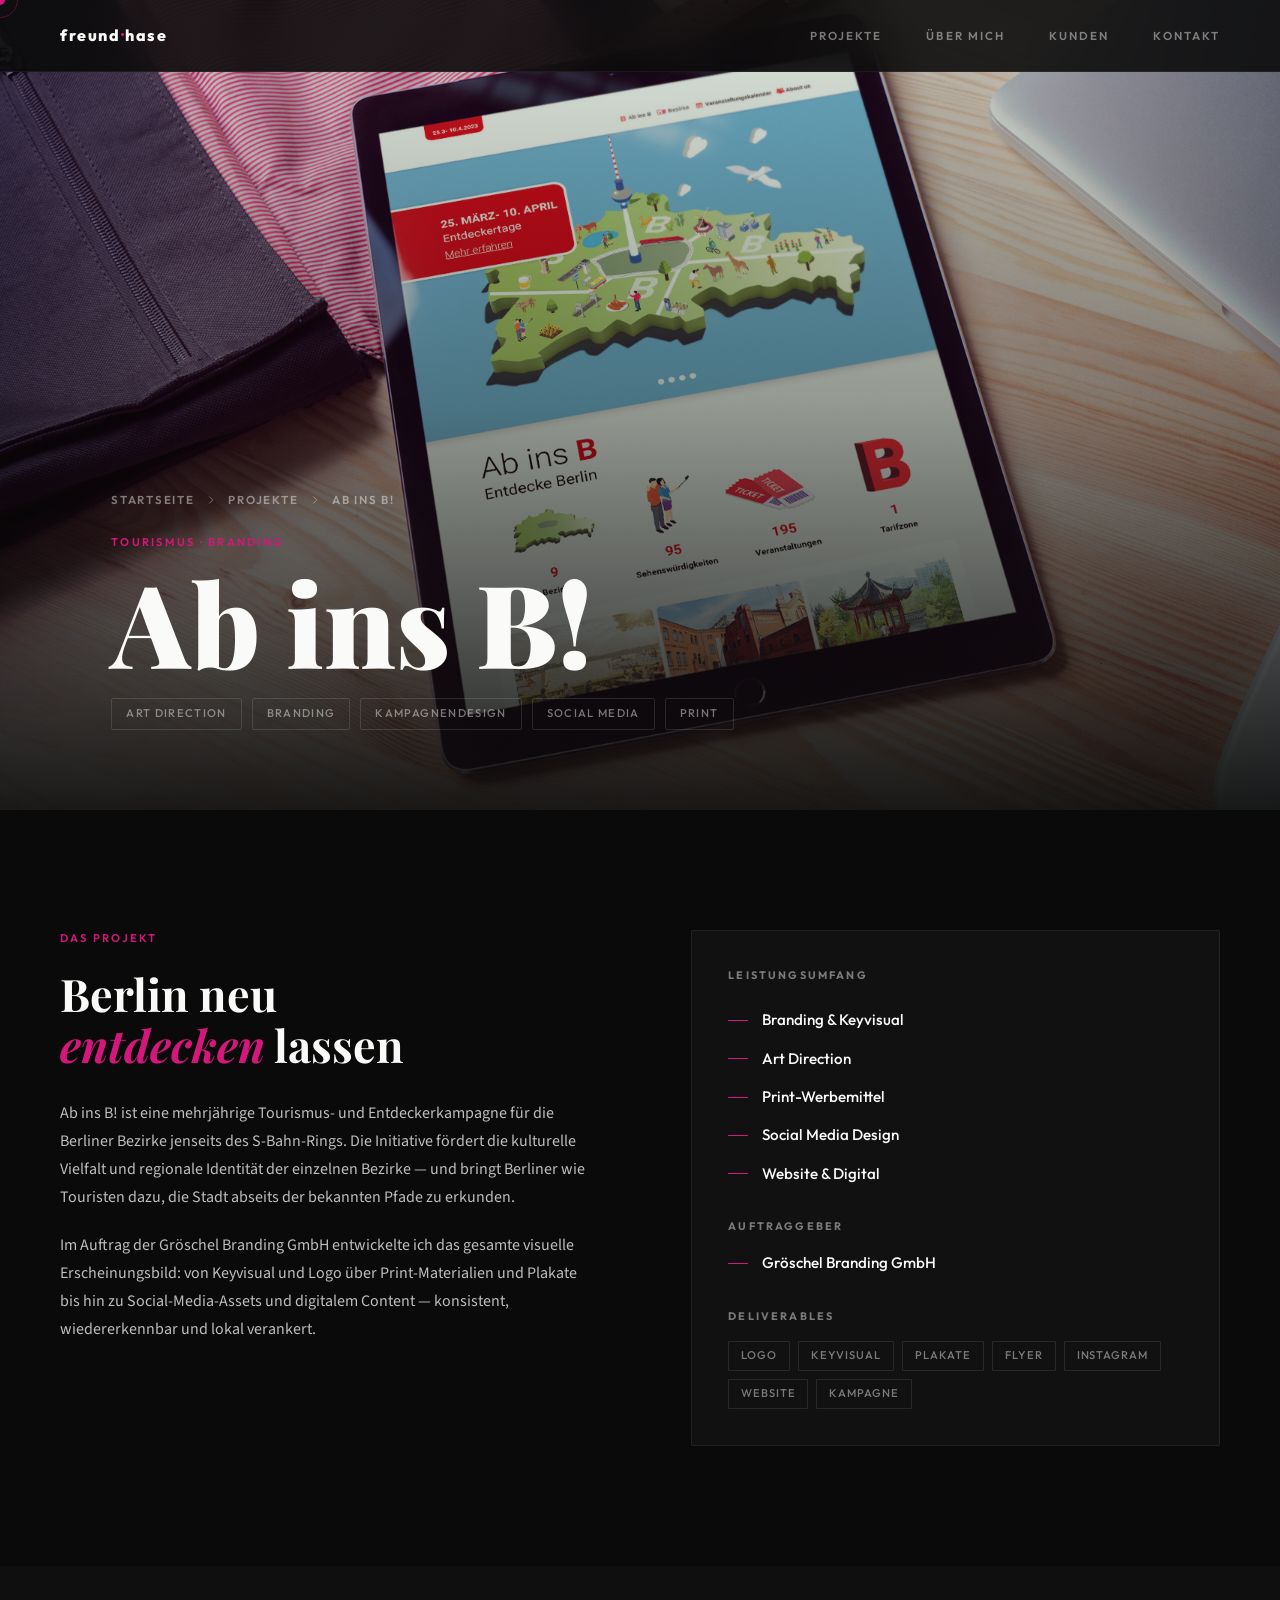
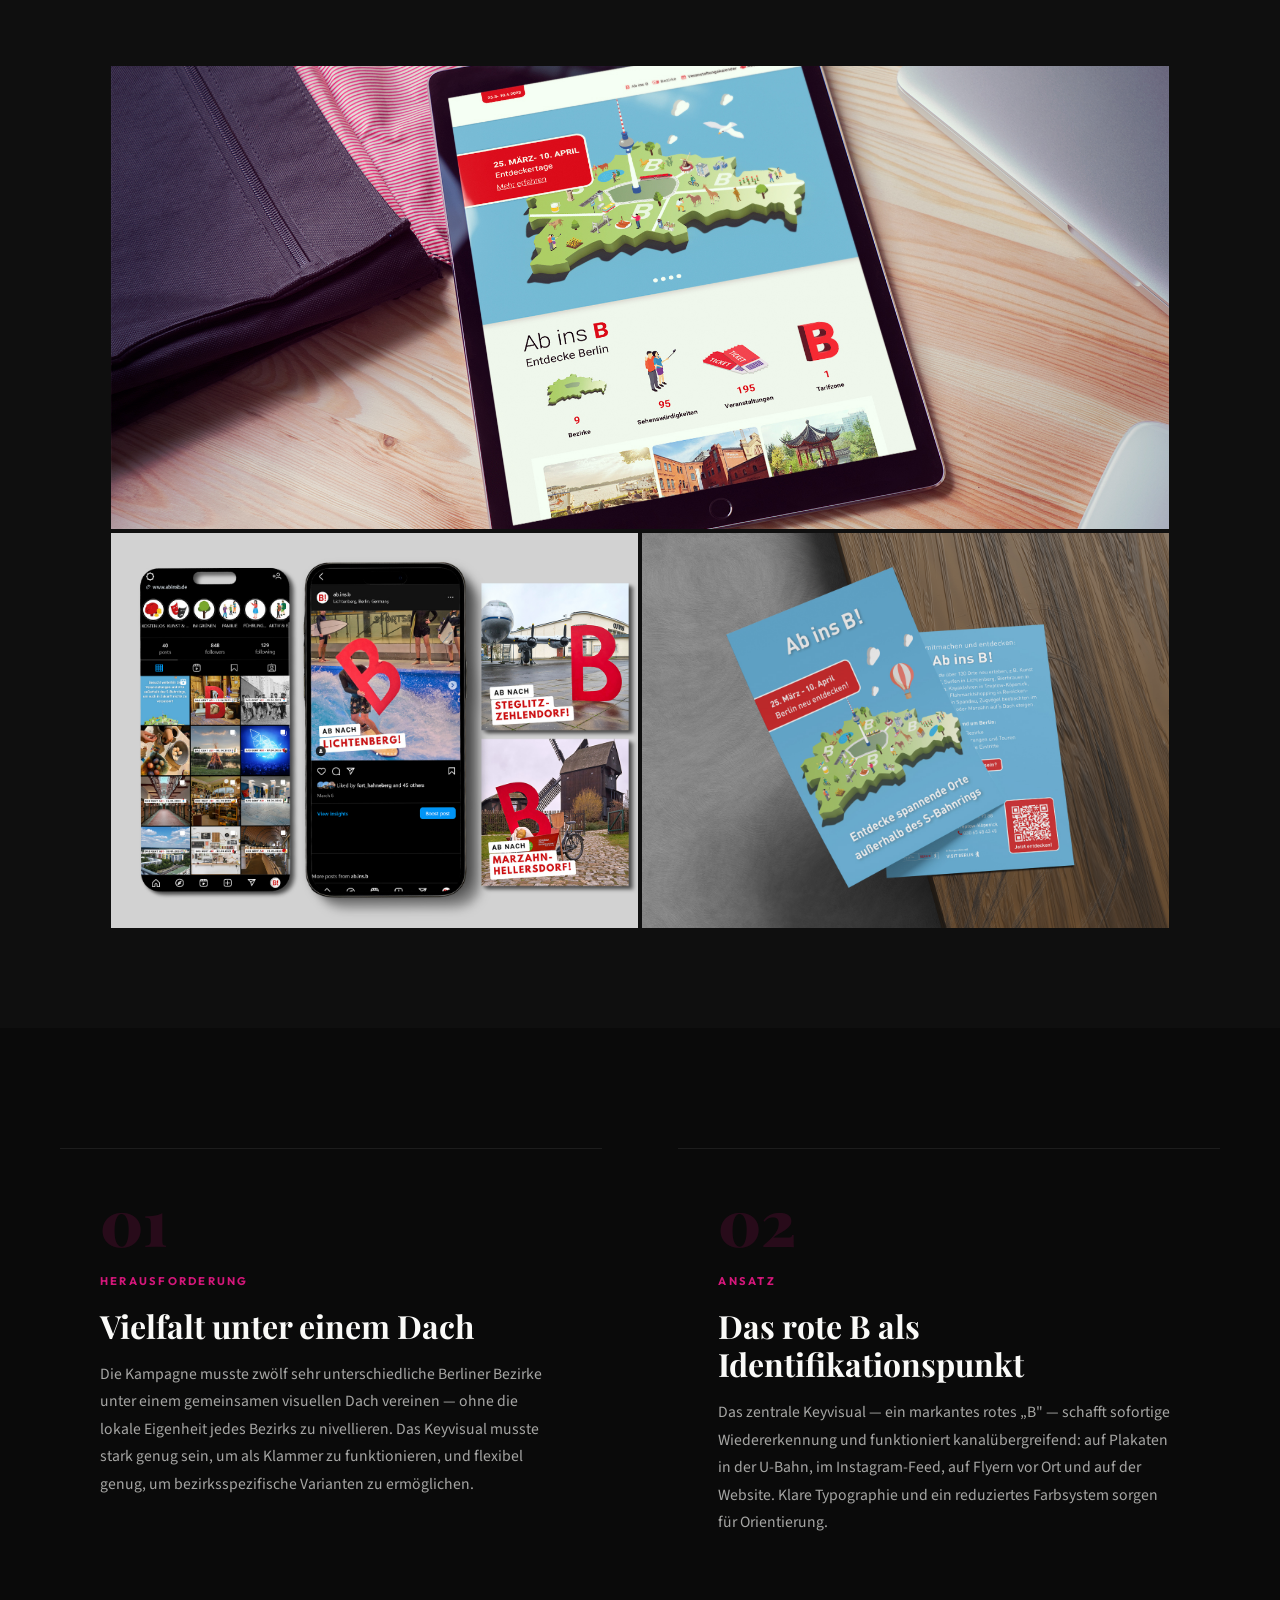
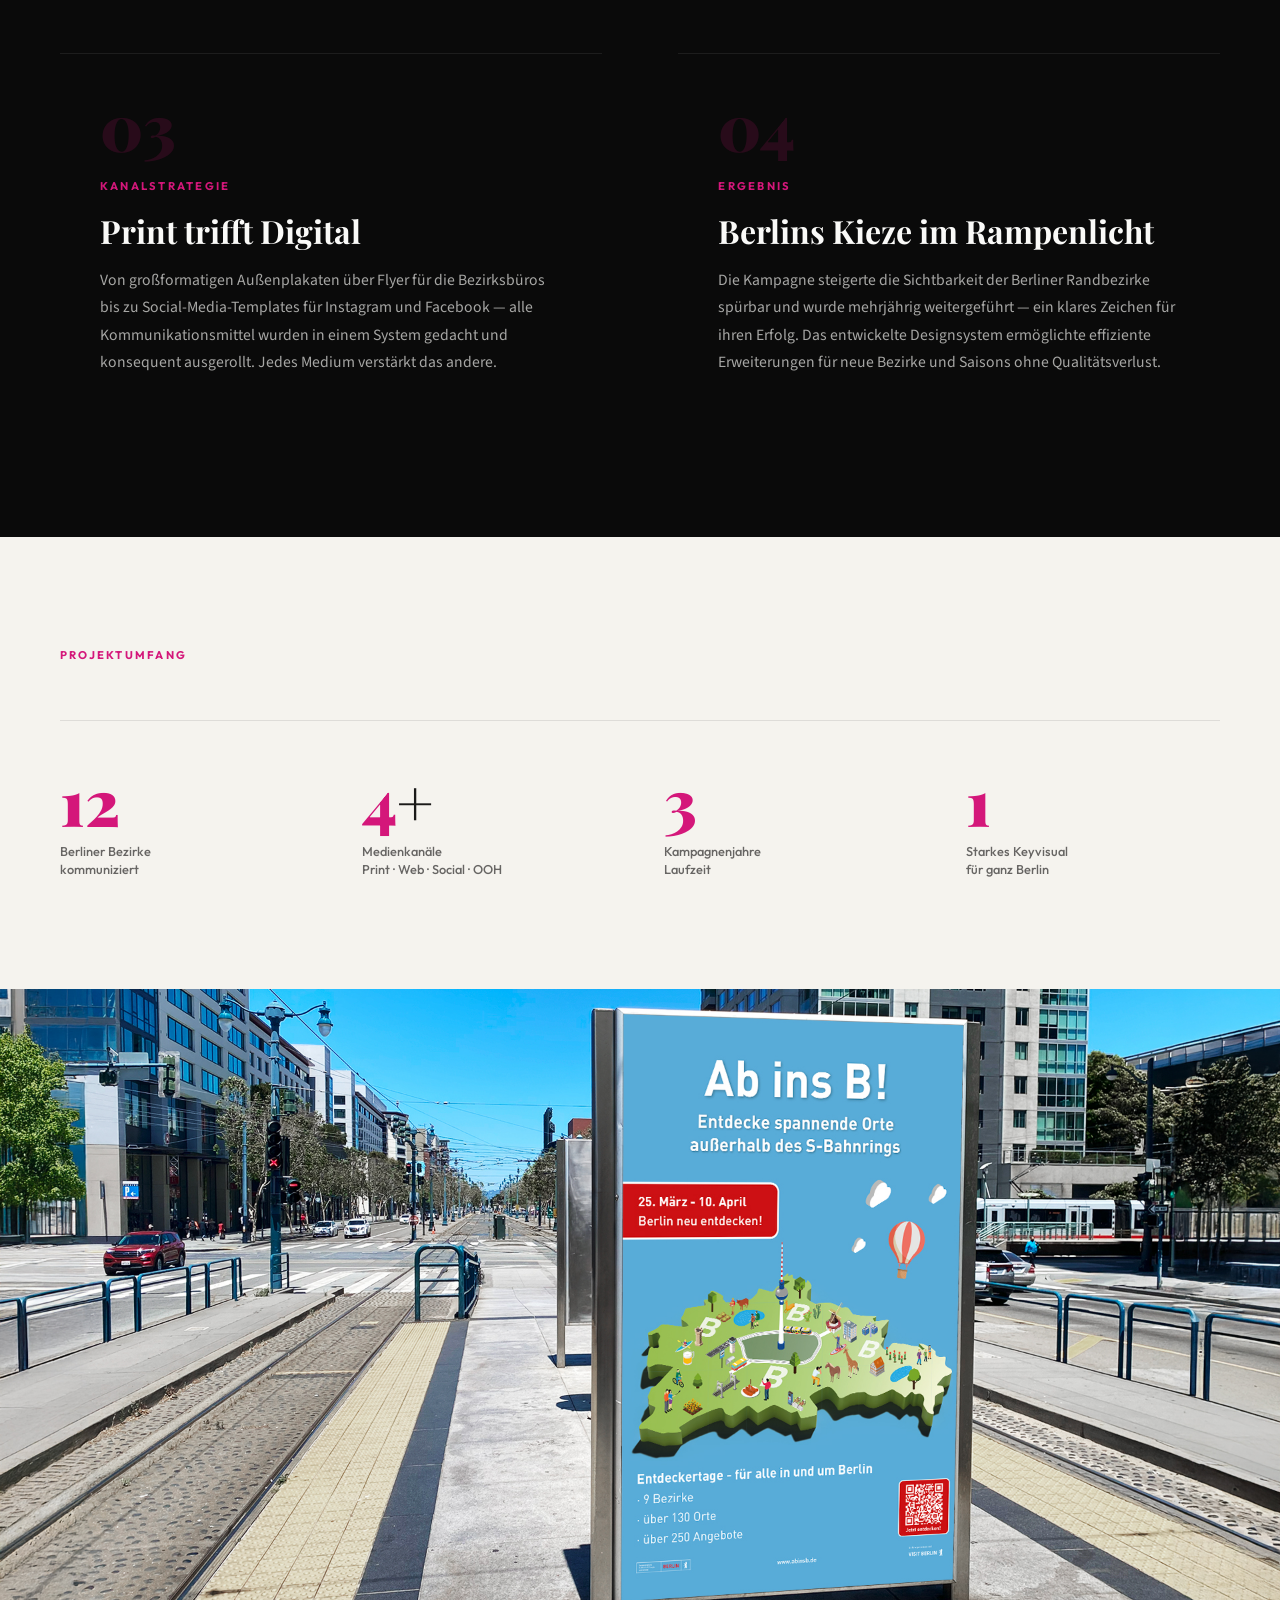
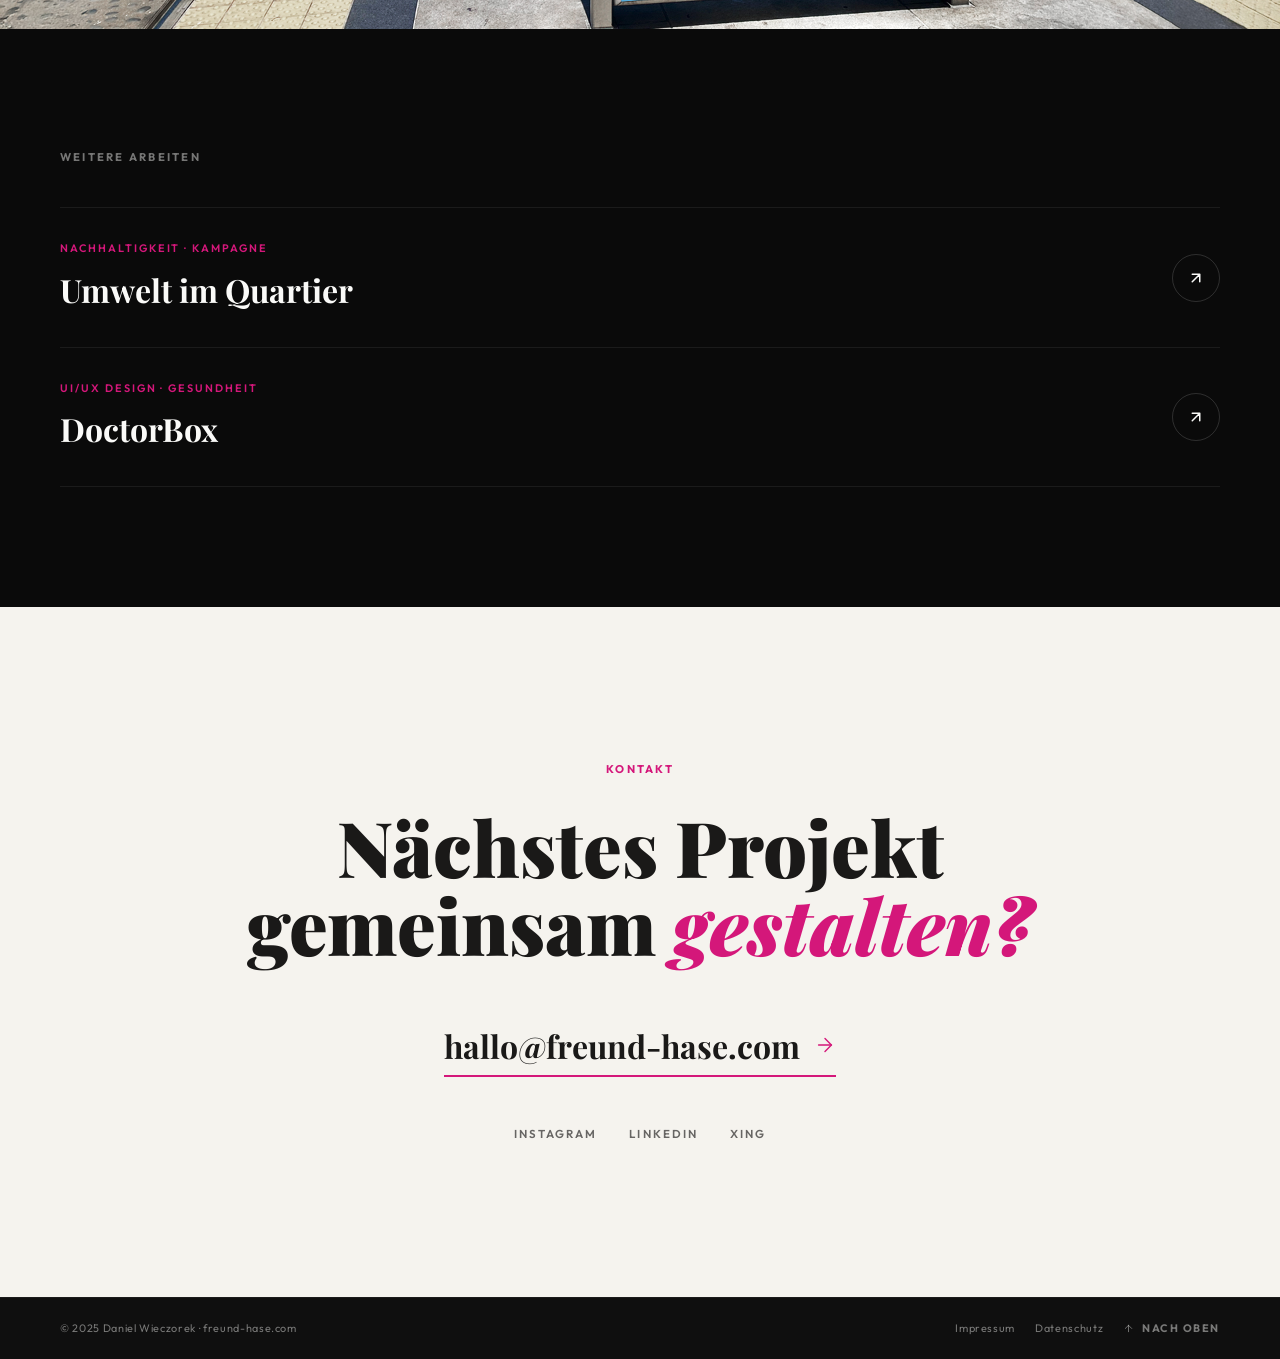
==== abinsb.html @ dac93a17 "Add project subpages, DoctorBox, CMS loaders and image fixes - Add all project subpages: uiq, abinsb" ====
<!DOCTYPE html>
<html lang="de">
<head>
    <meta charset="UTF-8">
    <link rel="icon" type="image/svg+xml" href="images/favicon-magenta.svg">
    <meta name="viewport" content="width=device-width, initial-scale=1.0">
    <title>Ab ins B! — Daniel Wieczorek · freund-hase.com</title>
    <meta name="description" content="Branding, Art Direction und Kampagnendesign für Ab ins B! — die Tourismus- und Entdeckerkampagne für Berliner Bezirke.">
    <link rel="preconnect" href="https://fonts.googleapis.com">
    <link rel="preconnect" href="https://fonts.gstatic.com" crossorigin>
    <link href="https://fonts.googleapis.com/css2?family=Playfair+Display:ital,wght@0,700;0,900;1,700&family=Outfit:wght@400;500;600;700&family=Source+Sans+3:wght@400;500&display=swap" rel="stylesheet">
    <link rel="stylesheet" href="styles.css">
    <style>
        /* ============================
           Project Hero
           ============================ */
        .proj-hero {
            position: relative; height: 90vh; min-height: 520px;
            display: flex; align-items: flex-end;
            overflow: hidden;
            padding-top: var(--nav-h);
        }
        .proj-hero-bg {
            position: absolute; inset: 0;
            background-image: url('images/abinsb/website_abinsb_1920x1080.jpg');
            background-size: cover; background-position: center;
            transform: scale(1.04);
            transition: transform 8s ease-out;
        }
        .proj-hero-bg.loaded { transform: scale(1); }
        .proj-hero-overlay {
            position: absolute; inset: 0;
            background: linear-gradient(to top,
                rgba(10,10,10,0.92) 0%,
                rgba(10,10,10,0.4)  50%,
                rgba(10,10,10,0.1)  100%);
        }
        .proj-hero-content {
            position: relative; z-index: 2;
            width: 100%; max-width: var(--wrap);
            margin: 0 auto;
            padding: 0 clamp(20px,5vw,60px) clamp(48px,8vw,80px);
        }
        .proj-breadcrumb {
            display: flex; align-items: center; gap: 10px;
            font-family: var(--font-ui); font-size: 0.72rem;
            font-weight: 600; letter-spacing: 0.15em; text-transform: uppercase;
            color: var(--text-muted); margin-bottom: 20px;
        }
        .proj-breadcrumb a { color: var(--text-muted); transition: color 0.2s; }
        .proj-breadcrumb a:hover { color: var(--accent); }
        .proj-breadcrumb svg { width: 14px; height: 14px; stroke: currentColor; fill: none; stroke-width: 1.5; flex-shrink: 0; }
        .proj-hero-cat {
            display: inline-block;
            font-family: var(--font-ui); font-size: 0.7rem; font-weight: 600;
            letter-spacing: 0.2em; text-transform: uppercase;
            color: var(--accent); margin-bottom: 16px;
        }
        .proj-hero-title {
            font-family: var(--font-display);
            font-size: clamp(3.5rem, 9vw, 8rem);
            font-weight: 900; line-height: 0.92;
            color: var(--text-light);
            margin-bottom: 24px;
        }
        .proj-hero-tags {
            display: flex; flex-wrap: wrap; gap: 10px; align-items: center;
        }
        .proj-hero-tag {
            font-family: var(--font-ui); font-size: 0.7rem; font-weight: 500;
            letter-spacing: 0.12em; text-transform: uppercase;
            color: var(--text-muted);
            border: 1px solid rgba(255,255,255,0.12);
            padding: 6px 14px; border-radius: 2px;
        }

        /* ============================
           Intro Section
           ============================ */
        .intro-section {
            background: var(--bg);
            padding: clamp(72px,10vw,120px) clamp(20px,5vw,60px);
        }
        .intro-grid {
            display: grid;
            grid-template-columns: 1fr 1fr;
            gap: clamp(40px, 8vw, 120px);
            max-width: var(--wrap); margin: 0 auto;
            align-items: start;
        }
        @media (max-width: 768px) { .intro-grid { grid-template-columns: 1fr; } }

        .intro-label {
            font-family: var(--font-ui); font-size: 0.7rem; font-weight: 600;
            letter-spacing: 0.2em; text-transform: uppercase;
            color: var(--accent); margin-bottom: 20px; display: block;
        }
        .intro-headline {
            font-family: var(--font-display);
            font-size: clamp(1.9rem, 3.5vw, 3rem);
            font-weight: 700; line-height: 1.15;
            color: var(--text-light); margin-bottom: 28px;
        }
        .intro-headline em { font-style: italic; color: var(--accent); }
        .intro-text {
            font-size: clamp(1rem, 1.2vw, 1.1rem); line-height: 1.75;
            color: rgba(250,250,248,0.75); margin-bottom: 20px;
        }
        .services-box {
            background: rgba(255,255,255,0.03);
            border: 1px solid rgba(255,255,255,0.07);
            padding: 36px; border-radius: 2px;
        }
        .services-title {
            font-family: var(--font-ui); font-size: 0.68rem; font-weight: 700;
            letter-spacing: 0.2em; text-transform: uppercase;
            color: var(--text-muted); margin-bottom: 24px;
        }
        .services-list { display: flex; flex-direction: column; gap: 14px; }
        .services-item {
            display: flex; align-items: center; gap: 14px;
            font-family: var(--font-ui); font-size: 0.95rem; font-weight: 500;
            color: var(--text-light);
        }
        .services-item::before {
            content: ''; display: block; width: 20px; height: 1px;
            background: var(--accent); flex-shrink: 0;
        }
        .deliverables-title {
            font-family: var(--font-ui); font-size: 0.68rem; font-weight: 700;
            letter-spacing: 0.2em; text-transform: uppercase;
            color: var(--text-muted); margin-top: 32px; margin-bottom: 16px;
        }
        .deliverables-tags { display: flex; flex-wrap: wrap; gap: 8px; }
        .deliverable-tag {
            font-family: var(--font-ui); font-size: 0.7rem; font-weight: 500;
            letter-spacing: 0.08em; text-transform: uppercase;
            color: var(--text-muted);
            border: 1px solid rgba(255,255,255,0.1);
            padding: 5px 12px; border-radius: 1px;
            transition: border-color 0.2s, color 0.2s;
        }
        .deliverable-tag:hover { border-color: var(--accent); color: var(--accent); }

        /* ============================
           Gallery
           ============================ */
        .gallery-section {
            background: var(--bg-alt);
            padding: clamp(48px,8vw,100px) 0;
        }
        .gallery-wrap {
            max-width: var(--wrap); margin: 0 auto;
            padding: 0 clamp(20px,5vw,60px);
        }
        .gallery-grid {
            display: grid;
            grid-template-columns: 1fr 1fr;
            gap: 4px;
        }
        @media (max-width: 640px) { .gallery-grid { grid-template-columns: 1fr; } }
        .gallery-item { position: relative; overflow: hidden; }
        .gallery-item.full { grid-column: 1 / -1; }
        .gallery-item img {
            width: 100%; height: 100%; object-fit: cover; display: block;
            transition: transform 3s ease-in-out;
        }
        .gallery-item:hover img { transform: scale(1.04); }
        .gallery-item.full img { aspect-ratio: 16/7; }
        .gallery-item:not(.full) img { aspect-ratio: 4/3; }

        /* ============================
           Challenge & Approach
           ============================ */
        .challenge-section {
            background: var(--bg);
            padding: clamp(72px,10vw,120px) clamp(20px,5vw,60px);
        }
        .challenge-grid {
            display: grid;
            grid-template-columns: 1fr 1fr;
            gap: clamp(32px,6vw,80px);
            max-width: var(--wrap); margin: 0 auto;
        }
        @media (max-width: 768px) { .challenge-grid { grid-template-columns: 1fr; } }
        .challenge-block { padding: 40px; border-top: 1px solid rgba(255,255,255,0.08); }
        .challenge-num {
            font-family: var(--font-display);
            font-size: clamp(3rem, 5vw, 5rem);
            font-weight: 900; color: var(--accent-dim);
            line-height: 1; margin-bottom: 20px;
        }
        .challenge-label {
            font-family: var(--font-ui); font-size: 0.7rem; font-weight: 700;
            letter-spacing: 0.2em; text-transform: uppercase;
            color: var(--accent); margin-bottom: 16px; display: block;
        }
        .challenge-title {
            font-family: var(--font-display);
            font-size: clamp(1.4rem, 2.5vw, 2rem);
            font-weight: 700; color: var(--text-light);
            margin-bottom: 16px; line-height: 1.2;
        }
        .challenge-text {
            font-size: 0.98rem; line-height: 1.75;
            color: rgba(250,250,248,0.65);
        }

        /* ============================
           Stats
           ============================ */
        .stats-section {
            background: var(--surface);
            padding: clamp(64px,9vw,110px) clamp(20px,5vw,60px);
        }
        .stats-wrap { max-width: var(--wrap); margin: 0 auto; }
        .stats-eyebrow {
            font-family: var(--font-ui); font-size: 0.7rem; font-weight: 700;
            letter-spacing: 0.2em; text-transform: uppercase;
            color: var(--accent); margin-bottom: 56px; display: block;
        }
        .stats-grid {
            display: grid;
            grid-template-columns: repeat(4, 1fr);
            gap: clamp(24px,4vw,48px);
            border-top: 1px solid rgba(26,25,24,0.1);
            padding-top: 48px;
        }
        @media (max-width: 768px) { .stats-grid { grid-template-columns: repeat(2, 1fr); } }
        @media (max-width: 400px) { .stats-grid { grid-template-columns: 1fr; } }
        .stat-item { padding-right: 24px; }
        .stat-num {
            font-family: var(--font-display);
            font-size: clamp(2.8rem, 5vw, 4.5rem);
            font-weight: 900; color: var(--text-dark);
            line-height: 1; margin-bottom: 10px;
        }
        .stat-num em { font-style: normal; color: var(--accent); }
        .stat-label {
            font-family: var(--font-ui); font-size: 0.8rem; font-weight: 500;
            color: var(--text-dark-mid); line-height: 1.4;
        }

        /* ============================
           Full-width Image
           ============================ */
        .fullimg-section {
            position: relative; overflow: hidden;
            height: clamp(300px, 50vw, 640px);
        }
        .fullimg-section img {
            width: 100%; height: 100%; object-fit: cover;
            transition: transform 3s ease-in-out;
        }
        .fullimg-section:hover img { transform: scale(1.04); }

        /* ============================
           Next Projects
           ============================ */
        .next-section {
            background: var(--bg);
            padding: clamp(72px,10vw,120px) clamp(20px,5vw,60px);
        }
        .next-wrap { max-width: var(--wrap); margin: 0 auto; }
        .next-label {
            font-family: var(--font-ui); font-size: 0.7rem; font-weight: 700;
            letter-spacing: 0.2em; text-transform: uppercase;
            color: var(--text-muted); margin-bottom: 40px; display: block;
        }
        .next-link {
            display: flex; align-items: center; justify-content: space-between;
            padding: 32px 0; border-top: 1px solid rgba(255,255,255,0.07);
            transition: border-color 0.3s;
        }
        .next-link:last-child { border-bottom: 1px solid rgba(255,255,255,0.07); }
        .next-link:hover { border-color: var(--accent); }
        .next-link-inner { display: flex; flex-direction: column; gap: 6px; }
        .next-link-cat {
            font-family: var(--font-ui); font-size: 0.68rem; font-weight: 600;
            letter-spacing: 0.18em; text-transform: uppercase; color: var(--accent);
        }
        .next-link-name {
            font-family: var(--font-display);
            font-size: clamp(1.4rem, 2.5vw, 2.2rem);
            font-weight: 700; color: var(--text-light);
            transition: color 0.2s;
        }
        .next-link:hover .next-link-name { color: var(--accent); }
        .next-arrow {
            width: 48px; height: 48px; border-radius: 50%;
            border: 1px solid rgba(255,255,255,0.15);
            display: flex; align-items: center; justify-content: center;
            transition: background 0.3s, border-color 0.3s, transform 0.3s var(--ease-out);
            flex-shrink: 0;
        }
        .next-link:hover .next-arrow {
            background: var(--accent); border-color: var(--accent);
            transform: translate(4px, -4px);
        }
        .next-arrow svg { width: 18px; height: 18px; stroke: currentColor; fill: none; stroke-width: 2; stroke-linecap: round; stroke-linejoin: round; }

        /* ============================
           Contact CTA (helles Theme)
           ============================ */
        .contact-section {
            background: var(--surface);
            padding: clamp(80px,12vw,160px) clamp(20px,5vw,60px);
            text-align: center;
        }
        .ct-label {
            font-family: var(--font-ui); font-size: 0.7rem; font-weight: 700;
            letter-spacing: 0.2em; text-transform: uppercase;
            color: var(--accent); margin-bottom: 28px; display: block;
        }
        .ct-headline {
            font-family: var(--font-display);
            font-size: clamp(2.8rem, 6vw, 6rem);
            font-weight: 900; line-height: 1.02;
            color: var(--text-dark); margin-bottom: 56px;
        }
        .ct-headline em { font-style: italic; color: var(--accent); }
        .ct-email {
            display: inline-flex; align-items: center; gap: 14px;
            font-family: var(--font-display);
            font-size: clamp(1.2rem, 2.5vw, 2rem);
            font-weight: 700; color: var(--text-dark);
            border-bottom: 2px solid var(--accent); padding-bottom: 4px;
            transition: color 0.2s, gap 0.3s var(--ease-out);
        }
        .ct-email:hover { color: var(--accent); gap: 22px; }
        .ct-email svg { width: 22px; height: 22px; stroke: var(--accent); fill: none; stroke-width: 1.5; stroke-linecap: round; stroke-linejoin: round; }
        .ct-social { display: flex; justify-content: center; gap: 32px; margin-top: 48px; }
        .ct-social a {
            font-family: var(--font-ui); font-size: 0.72rem; font-weight: 600;
            letter-spacing: 0.18em; text-transform: uppercase;
            color: var(--text-dark-mid); transition: color 0.2s;
        }
        .ct-social a:hover { color: var(--accent); }
    </style>
</head>
<body>

<!-- Cursor -->
<div class="cursor" id="cursor"></div>
<div class="cursor-ring" id="cursorRing"></div>

<!-- ─── Navigation ─── -->
<nav class="nav solid" role="navigation" aria-label="Hauptnavigation">
    <div class="nav-inner">
        <a href="index.html" class="nav-logo" aria-label="Zurück zur Startseite">
            freund<em>·</em>hase
        </a>
        <ul class="nav-links" role="list">
            <li><a href="index.html#projekte">Projekte</a></li>
            <li><a href="index.html#ueber-mich">Über mich</a></li>
            <li><a href="index.html#kunden">Kunden</a></li>
            <li><a href="index.html#kontakt">Kontakt</a></li>
        </ul>
        <button class="nav-ham" id="navHam" aria-label="Menü öffnen" aria-expanded="false">
            <span></span><span></span><span></span>
        </button>
    </div>
</nav>

<!-- Mobile Nav -->
<nav class="mob-nav" id="mobNav" aria-label="Mobile Navigation">
    <a href="index.html#projekte" class="mob-nav-link">Projekte</a>
    <a href="index.html#ueber-mich" class="mob-nav-link">Über mich</a>
    <a href="index.html#kunden" class="mob-nav-link">Kunden</a>
    <a href="index.html#kontakt" class="mob-nav-link">Kontakt</a>
</nav>

<!-- ─── Project Hero ─── -->
<section class="proj-hero" aria-label="Ab ins B!">
    <div class="proj-hero-bg" id="projHeroBg"></div>
    <div class="proj-hero-overlay"></div>
    <div class="proj-hero-content">
        <div class="proj-breadcrumb rv">
            <a href="index.html">Startseite</a>
            <svg viewBox="0 0 24 24"><polyline points="9 18 15 12 9 6"/></svg>
            <a href="index.html#projekte">Projekte</a>
            <svg viewBox="0 0 24 24"><polyline points="9 18 15 12 9 6"/></svg>
            <span>Ab ins B!</span>
        </div>
        <span class="proj-hero-cat rv d1">Tourismus · Branding</span>
        <h1 class="proj-hero-title rv d2">Ab ins B!</h1>
        <div class="proj-hero-tags rv d3">
            <span class="proj-hero-tag">Art Direction</span>
            <span class="proj-hero-tag">Branding</span>
            <span class="proj-hero-tag">Kampagnendesign</span>
            <span class="proj-hero-tag">Social Media</span>
            <span class="proj-hero-tag">Print</span>
        </div>
    </div>
</section>

<!-- ─── Intro ─── -->
<section class="intro-section" aria-label="Projektbeschreibung">
    <div class="intro-grid">

        <div>
            <span class="intro-label rv">Das Projekt</span>
            <h2 class="intro-headline rv d1">
                Berlin neu<br><em>entdecken</em> lassen
            </h2>
            <p class="intro-text rv d2">
                Ab ins B! ist eine mehrjährige Tourismus- und Entdeckerkampagne für die Berliner Bezirke jenseits des S-Bahn-Rings. Die Initiative fördert die kulturelle Vielfalt und regionale Identität der einzelnen Bezirke — und bringt Berliner wie Touristen dazu, die Stadt abseits der bekannten Pfade zu erkunden.
            </p>
            <p class="intro-text rv d3">
                Im Auftrag der Gröschel Branding GmbH entwickelte ich das gesamte visuelle Erscheinungsbild: von Keyvisual und Logo über Print-Materialien und Plakate bis hin zu Social-Media-Assets und digitalem Content — konsistent, wiedererkennbar und lokal verankert.
            </p>
        </div>

        <div class="rv d2">
            <div class="services-box">
                <p class="services-title">Leistungsumfang</p>
                <ul class="services-list">
                    <li class="services-item">Branding &amp; Keyvisual</li>
                    <li class="services-item">Art Direction</li>
                    <li class="services-item">Print-Werbemittel</li>
                    <li class="services-item">Social Media Design</li>
                    <li class="services-item">Website &amp; Digital</li>
                </ul>
                <p class="deliverables-title">Auftraggeber</p>
                <div class="services-list" style="margin-bottom:24px;">
                    <span class="services-item">Gröschel Branding GmbH</span>
                </div>
                <p class="deliverables-title">Deliverables</p>
                <div class="deliverables-tags">
                    <span class="deliverable-tag">Logo</span>
                    <span class="deliverable-tag">Keyvisual</span>
                    <span class="deliverable-tag">Plakate</span>
                    <span class="deliverable-tag">Flyer</span>
                    <span class="deliverable-tag">Instagram</span>
                    <span class="deliverable-tag">Website</span>
                    <span class="deliverable-tag">Kampagne</span>
                </div>
            </div>
        </div>

    </div>
</section>

<!-- ─── Gallery ─── -->
<section class="gallery-section" aria-label="Projektbilder">
    <div class="gallery-wrap">
        <div class="gallery-grid">
            <div class="gallery-item full rv">
                <img src="images/abinsb/website_abinsb_1920x1080.jpg"
                     alt="Ab ins B! — Website Design"
                     loading="lazy">
            </div>
            <div class="gallery-item rv d1">
                <img src="images/abinsb/abinsb_instagram_1920x1080.jpg"
                     alt="Ab ins B! — Instagram Campaign"
                     loading="lazy">
            </div>
            <div class="gallery-item rv d2">
                <img src="images/abinsb/flyer_abinsb_1920x1080.jpg"
                     alt="Ab ins B! — Flyer Design"
                     loading="lazy">
            </div>
        </div>
    </div>
</section>

<!-- ─── Challenge & Approach ─── -->
<section class="challenge-section" aria-label="Herausforderung und Vorgehen">
    <div class="challenge-grid">

        <div class="challenge-block rv">
            <div class="challenge-num" aria-hidden="true">01</div>
            <span class="challenge-label">Herausforderung</span>
            <h3 class="challenge-title">Vielfalt unter einem Dach</h3>
            <p class="challenge-text">
                Die Kampagne musste zwölf sehr unterschiedliche Berliner Bezirke unter einem gemeinsamen visuellen Dach vereinen — ohne die lokale Eigenheit jedes Bezirks zu nivellieren. Das Keyvisual musste stark genug sein, um als Klammer zu funktionieren, und flexibel genug, um bezirksspezifische Varianten zu ermöglichen.
            </p>
        </div>

        <div class="challenge-block rv d2">
            <div class="challenge-num" aria-hidden="true">02</div>
            <span class="challenge-label">Ansatz</span>
            <h3 class="challenge-title">Das rote B als Identifikationspunkt</h3>
            <p class="challenge-text">
                Das zentrale Keyvisual — ein markantes rotes „B" — schafft sofortige Wiedererkennung und funktioniert kanalübergreifend: auf Plakaten in der U-Bahn, im Instagram-Feed, auf Flyern vor Ort und auf der Website. Klare Typographie und ein reduziertes Farbsystem sorgen für Orientierung.
            </p>
        </div>

        <div class="challenge-block rv d1">
            <div class="challenge-num" aria-hidden="true">03</div>
            <span class="challenge-label">Kanalstrategie</span>
            <h3 class="challenge-title">Print trifft Digital</h3>
            <p class="challenge-text">
                Von großformatigen Außenplakaten über Flyer für die Bezirksbüros bis zu Social-Media-Templates für Instagram und Facebook — alle Kommunikationsmittel wurden in einem System gedacht und konsequent ausgerollt. Jedes Medium verstärkt das andere.
            </p>
        </div>

        <div class="challenge-block rv d3">
            <div class="challenge-num" aria-hidden="true">04</div>
            <span class="challenge-label">Ergebnis</span>
            <h3 class="challenge-title">Berlins Kieze im Rampenlicht</h3>
            <p class="challenge-text">
                Die Kampagne steigerte die Sichtbarkeit der Berliner Randbezirke spürbar und wurde mehrjährig weitergeführt — ein klares Zeichen für ihren Erfolg. Das entwickelte Designsystem ermöglichte effiziente Erweiterungen für neue Bezirke und Saisons ohne Qualitätsverlust.
            </p>
        </div>

    </div>
</section>

<!-- ─── Stats ─── -->
<section class="stats-section" aria-label="Projektergebnisse">
    <div class="stats-wrap">
        <span class="stats-eyebrow rv">Projektumfang</span>
        <div class="stats-grid">
            <div class="stat-item rv">
                <div class="stat-num"><em>12</em></div>
                <div class="stat-label">Berliner Bezirke<br>kommuniziert</div>
            </div>
            <div class="stat-item rv d1">
                <div class="stat-num"><em>4</em>+</div>
                <div class="stat-label">Medienkanäle<br>Print · Web · Social · OOH</div>
            </div>
            <div class="stat-item rv d2">
                <div class="stat-num"><em>3</em></div>
                <div class="stat-label">Kampagnenjahre<br>Laufzeit</div>
            </div>
            <div class="stat-item rv d3">
                <div class="stat-num"><em>1</em></div>
                <div class="stat-label">Starkes Keyvisual<br>für ganz Berlin</div>
            </div>
        </div>
    </div>
</section>

<!-- ─── Full-width Image ─── -->
<div class="fullimg-section" role="img" aria-label="Ab ins B! — Plakatmotiv">
    <img src="images/abinsb/Plakat_abinsb_1920x1080.jpg"
         alt="Ab ins B! — Plakatkampagne" loading="lazy">
</div>

<!-- ─── Next Projects ─── -->
<section class="next-section" aria-label="Weitere Projekte">
    <div class="next-wrap">
        <span class="next-label rv">Weitere Arbeiten</span>
        <a href="uiq.html" class="next-link rv d1">
            <div class="next-link-inner">
                <span class="next-link-cat">Nachhaltigkeit · Kampagne</span>
                <span class="next-link-name">Umwelt im Quartier</span>
            </div>
            <div class="next-arrow">
                <svg viewBox="0 0 24 24"><path d="M7 17L17 7M17 7H7M17 7v10"/></svg>
            </div>
        </a>
        <a href="db.html" class="next-link rv d2">
            <div class="next-link-inner">
                <span class="next-link-cat">UI/UX Design · Gesundheit</span>
                <span class="next-link-name">DoctorBox</span>
            </div>
            <div class="next-arrow">
                <svg viewBox="0 0 24 24"><path d="M7 17L17 7M17 7H7M17 7v10"/></svg>
            </div>
        </a>
    </div>
</section>

<!-- ─── Contact CTA ─── -->
<section class="contact-section" id="kontakt" aria-label="Kontakt">
    <span class="ct-label rv">Kontakt</span>
    <h2 class="ct-headline rv d1">
        Nächstes Projekt<br>gemeinsam <em>gestalten?</em>
    </h2>
    <a href="mailto:hallo@freund-hase.com" class="ct-email rv d2" aria-label="E-Mail senden">
        hallo@freund-hase.com
        <svg viewBox="0 0 24 24"><line x1="5" y1="12" x2="19" y2="12"/><polyline points="12 5 19 12 12 19"/></svg>
    </a>
    <nav class="ct-social rv d3" aria-label="Social Media">
        <a href="https://www.instagram.com/freund.hase/" target="_blank" rel="noopener noreferrer">Instagram</a>
        <a href="https://www.linkedin.com/in/daniel-wieczorek-14030173" target="_blank" rel="noopener noreferrer">LinkedIn</a>
        <a href="https://www.xing.com/profile/Daniel_Wieczorek2" target="_blank" rel="noopener noreferrer">XING</a>
    </nav>
</section>

<!-- ─── Footer ─── -->
<footer class="footer">
    <div class="footer-inner">
        <span class="footer-copy">© 2025 Daniel Wieczorek · freund-hase.com</span>
        <div class="footer-right">
            <a href="impressum.html" class="footer-link">Impressum</a>
            <a href="datenschutz.html" class="footer-link">Datenschutz</a>
            <a href="#" class="footer-top" aria-label="Zurück nach oben">
                <svg viewBox="0 0 24 24"><path d="M12 19V5M5 12l7-7 7 7"/></svg>
                Nach oben
            </a>
        </div>
    </div>
</footer>

<script>
    /* ── Scroll Reveal ── */
    const revEls = document.querySelectorAll('.rv');
    if ('IntersectionObserver' in window) {
        const io = new IntersectionObserver((entries) => {
            entries.forEach(e => { if (e.isIntersecting) { e.target.classList.add('visible'); io.unobserve(e.target); } });
        }, { threshold: 0.12 });
        revEls.forEach(el => io.observe(el));
    } else {
        revEls.forEach(el => el.classList.add('visible'));
    }

    /* ── Custom Cursor ── */
    const cursor = document.getElementById('cursor');
    const ring   = document.getElementById('cursorRing');
    if (cursor && ring) {
        document.addEventListener('mousemove', e => {
            cursor.style.left = e.clientX + 'px';
            cursor.style.top  = e.clientY + 'px';
            ring.style.left   = e.clientX + 'px';
            ring.style.top    = e.clientY + 'px';
        });
        document.querySelectorAll('a, button').forEach(el => {
            el.addEventListener('mouseenter', () => { cursor.classList.add('hover'); ring.classList.add('hover'); });
            el.addEventListener('mouseleave', () => { cursor.classList.remove('hover'); ring.classList.remove('hover'); });
        });
    }

    /* ── Mobile Nav ── */
    const ham    = document.getElementById('navHam');
    const mobNav = document.getElementById('mobNav');
    ham.addEventListener('click', () => {
        const open = mobNav.classList.toggle('open');
        ham.classList.toggle('open', open);
        ham.setAttribute('aria-expanded', open);
    });
    mobNav.querySelectorAll('a').forEach(a => a.addEventListener('click', () => {
        mobNav.classList.remove('open');
        ham.classList.remove('open');
        ham.setAttribute('aria-expanded', 'false');
    }));

    /* ── Hero Ken Burns ── */
    window.addEventListener('load', () => {
        setTimeout(() => document.getElementById('projHeroBg').classList.add('loaded'), 100);
    });

    /* ── CMS Content Loader (AIB) ── */
    (function () {
        let cms;
        try { cms = JSON.parse(localStorage.getItem('freundhase_cms_abinsb')); } catch(e) {}
        if (!cms) return;
        const h = cms.hero;
        if (h) {
            const bg = document.getElementById('projHeroBg');
            if (bg && h.image) bg.style.backgroundImage = 'url(' + h.image + ')';
            const cat = document.querySelector('.proj-hero-cat');
            if (cat && h.cat) cat.textContent = h.cat;
            const title = document.querySelector('.proj-hero-title');
            if (title && h.title) title.innerHTML = h.title.replace(/\n/g, '<br>');
        }
        const intro = cms.intro;
        if (intro) {
            const headline = document.querySelector('.intro-headline');
            if (headline && intro.headline) headline.innerHTML = intro.headline;
            const texts = document.querySelectorAll('.intro-text');
            if (texts[0] && intro.text1) texts[0].textContent = intro.text1;
            if (texts[1] && intro.text2) texts[1].textContent = intro.text2;
            if (intro.services) {
                const list = document.querySelector('.services-list');
                if (list) list.innerHTML = intro.services.split('\n').filter(s => s.trim()).map(s => `<li class="services-item">${s.trim()}</li>`).join('');
            }
        }
        const g = cms.gallery;
        if (g) {
            const imgs = document.querySelectorAll('.gallery-item img');
            if (imgs[0] && g.img1) imgs[0].src = g.img1;
            if (imgs[1] && g.img2) imgs[1].src = g.img2;
            if (imgs[2] && g.img3) imgs[2].src = g.img3;
            const fullImg = document.querySelector('.fullimg-section img');
            if (fullImg && g.imgFull) fullImg.src = g.imgFull;
        }
        if (Array.isArray(cms.challenges)) {
            const blocks = document.querySelectorAll('.challenge-block');
            cms.challenges.forEach((c, i) => {
                if (!blocks[i]) return;
                const t = blocks[i].querySelector('.challenge-title');
                const p = blocks[i].querySelector('.challenge-text');
                if (t && c.title) t.textContent = c.title;
                if (p && c.text)  p.textContent = c.text;
            });
        }
        if (Array.isArray(cms.stats)) {
            const items = document.querySelectorAll('.stat-item');
            cms.stats.forEach((s, i) => {
                if (!items[i]) return;
                const numEl = items[i].querySelector('.stat-num');
                const lblEl = items[i].querySelector('.stat-label');
                if (numEl && s.num)   numEl.innerHTML = '<em>' + s.num + '</em>';
                if (lblEl && s.label) lblEl.innerHTML = s.label.replace(/\n/g, '<br>');
            });
        }
    })();
</script>
</body>
</html>
---- styles.css ----
/* ============================================================
   freund-hase.com — Shared Design System
   Eingebunden von: index.html, tdacademy.html und allen
   weiteren Unterseiten.
   ============================================================ */

/* ============================
   CSS Custom Properties
   ============================ */
:root {
    --bg:            #0A0A0A;
    --bg-alt:        #0F0F0F;
    --surface:       #F5F3EE;
    --surface-alt:   #EDEAE3;
    --accent:        #D4177A;
    --accent-dim:    rgba(212,23,122,0.15);
    --text-light:    #FAFAF8;
    --text-muted:    rgba(250,250,248,0.45);
    --text-dark:     #1A1918;
    --text-dark-mid: rgba(26,25,24,0.65);

    --font-display: 'Playfair Display', Georgia, serif;
    --font-ui:      'Outfit', system-ui, sans-serif;
    --font-body:    'Source Sans 3', system-ui, sans-serif;

    --nav-h:    72px;
    --wrap:     min(92vw, 1340px);
    --ease-out: cubic-bezier(0.16, 1, 0.3, 1);
}

/* ============================
   Reset
   ============================ */
*, *::before, *::after { box-sizing: border-box; margin: 0; padding: 0; }

html { scroll-behavior: smooth; font-size: 16px; }

@media (prefers-reduced-motion: reduce) {
    html { scroll-behavior: auto; }
    *, *::before, *::after {
        animation-duration:        0.01ms !important;
        animation-iteration-count: 1      !important;
        transition-duration:       0.01ms !important;
    }
    /* Zoom-Effekt bei Projekt-Karten bleibt erhalten */
    .proj-bg { transition-duration: 3s !important; }
}

body {
    font-family: var(--font-body);
    background: var(--bg);
    color: var(--text-light);
    line-height: 1.6;
    overflow-x: hidden;
    cursor: none;
}

a   { color: inherit; text-decoration: none; }
ul  { list-style: none; }
img { display: block; max-width: 100%; }

/* ============================
   Custom Cursor
   ============================ */
.cursor {
    position: fixed;
    width: 10px; height: 10px;
    background: var(--accent);
    border-radius: 50%;
    pointer-events: none;
    z-index: 9999;
    transform: translate(-50%,-50%);
    transition: transform 0.08s, opacity 0.3s;
}
.cursor-ring {
    position: fixed;
    width: 36px; height: 36px;
    border: 1px solid rgba(212,23,122,0.35);
    border-radius: 50%;
    pointer-events: none;
    z-index: 9998;
    transform: translate(-50%,-50%);
    transition: width 0.35s var(--ease-out),
                height 0.35s var(--ease-out),
                border-color 0.35s,
                opacity 0.3s;
}
.cursor-ring.hover { width: 72px; height: 72px; border-color: rgba(212,23,122,0.2); }
@media (hover: none) { .cursor, .cursor-ring { display: none; } body { cursor: auto; } }

/* ============================
   Navigation
   ============================ */
.nav {
    position: fixed; top: 0; left: 0; right: 0;
    z-index: 100;
    height: var(--nav-h);
    display: flex; align-items: center;
    padding: 0 clamp(20px, 5vw, 60px);
    transition: background 0.5s var(--ease-out), backdrop-filter 0.5s;
}
/* Solid-Zustand: beim Scrollen (JS) oder auf Unterseiten (Klasse direkt im HTML) */
.nav.solid {
    background: rgba(10,10,10,0.88);
    backdrop-filter: blur(24px);
    -webkit-backdrop-filter: blur(24px);
    border-bottom: 1px solid rgba(255,255,255,0.05);
}

.nav-inner {
    width: 100%;
    display: flex; align-items: center; justify-content: space-between;
}
.nav-logo {
    font-family: var(--font-ui);
    font-size: 1rem; font-weight: 800;
    letter-spacing: 0.1em;
    color: var(--text-light);
}
.nav-logo em { font-style: normal; color: var(--accent); }

.nav-links { display: flex; gap: 44px; }
.nav-links a {
    font-family: var(--font-ui);
    font-size: 0.72rem; font-weight: 600;
    letter-spacing: 0.18em; text-transform: uppercase;
    color: var(--text-muted);
    transition: color 0.2s;
}
.nav-links a:hover { color: var(--text-light); }

/* Hamburger */
.nav-ham {
    display: none; flex-direction: column; gap: 5px;
    background: none; border: none; cursor: pointer; padding: 4px;
}
.nav-ham span {
    display: block; width: 22px; height: 1.5px;
    background: var(--text-light);
    transition: transform 0.3s var(--ease-out), opacity 0.3s;
}
.nav-ham.open span:nth-child(1) { transform: translateY(6.5px) rotate(45deg); }
.nav-ham.open span:nth-child(2) { opacity: 0; }
.nav-ham.open span:nth-child(3) { transform: translateY(-6.5px) rotate(-45deg); }

@media (max-width: 768px) {
    .nav-links { display: none; }
    .nav-ham   { display: flex; }
}

/* Mobile overlay */
.mob-nav {
    position: fixed; inset: 0; z-index: 99;
    background: var(--bg);
    display: flex; flex-direction: column;
    align-items: center; justify-content: center; gap: 48px;
    opacity: 0; pointer-events: none;
    transition: opacity 0.4s var(--ease-out);
}
.mob-nav.open { opacity: 1; pointer-events: all; }
.mob-nav a {
    font-family: var(--font-display);
    font-size: clamp(2.2rem, 9vw, 4.5rem);
    font-weight: 300;
    color: var(--text-light);
    transition: color 0.2s, letter-spacing 0.3s var(--ease-out);
}
.mob-nav a:hover { color: var(--accent); letter-spacing: 0.05em; }

/* ============================
   Scroll Reveal
   ============================ */
.rv {
    opacity: 0; transform: translateY(30px);
    transition: opacity 0.75s var(--ease-out), transform 0.75s var(--ease-out);
}
.rv.visible { opacity: 1; transform: none; }
.d1 { transition-delay: 0.10s; }
.d2 { transition-delay: 0.20s; }
.d3 { transition-delay: 0.30s; }
.d4 { transition-delay: 0.40s; }
.d5 { transition-delay: 0.50s; }

/* ============================
   Section Utilities
   ============================ */
.section { padding: clamp(72px, 11vw, 140px) clamp(20px, 5vw, 60px); }
.wrap    { max-width: var(--wrap); margin: 0 auto; }

.s-label {
    font-family: var(--font-ui);
    font-size: 0.65rem; font-weight: 700;
    letter-spacing: 0.28em; text-transform: uppercase;
    color: var(--accent);
    margin-bottom: 14px;
    display: block;
}
.s-title {
    font-family: var(--font-display);
    font-size: clamp(2rem, 5vw, 4.2rem);
    font-weight: 700; line-height: 1.05;
    margin-bottom: clamp(40px, 7vw, 88px);
}

/* ============================
   Footer
   ============================ */
.footer {
    background: var(--bg-alt);
    border-top: 1px solid rgba(255,255,255,0.05);
    padding: 22px clamp(20px, 5vw, 60px);
}
.footer-inner {
    max-width: var(--wrap); margin: 0 auto;
    display: flex; align-items: center;
    justify-content: space-between; gap: 16px;
    flex-wrap: wrap;
}
.footer-copy {
    font-family: var(--font-ui);
    font-size: 0.68rem; letter-spacing: 0.06em;
    color: var(--text-muted);
}
.footer-right {
    display: flex; align-items: center; gap: 20px;
}
.footer-link {
    font-family: var(--font-ui); font-size: 0.68rem;
    letter-spacing: 0.06em; color: var(--text-muted);
    transition: color 0.2s;
}
.footer-link:hover { color: var(--accent); }
.footer-top {
    font-family: var(--font-ui); font-size: 0.68rem;
    font-weight: 700; letter-spacing: 0.14em; text-transform: uppercase;
    color: var(--text-muted);
    display: flex; align-items: center; gap: 8px;
    transition: color 0.2s;
}
.footer-top:hover { color: var(--accent); }
.footer-top svg { width: 11px; height: 11px; stroke: currentColor; fill: none; stroke-width: 2; stroke-linecap: round; stroke-linejoin: round; }

/* ============================
   Keyframes
   ============================ */
@keyframes scaleX {
    from { transform: scaleX(0); }
    to   { transform: scaleX(1); }
}
@keyframes fadeUp {
    from { opacity: 0; transform: translateY(22px); }
    to   { opacity: 1; transform: translateY(0); }
}
@keyframes slideUp {
    from { opacity: 0; transform: translateY(115%); }
    to   { opacity: 1; transform: translateY(0); }
}
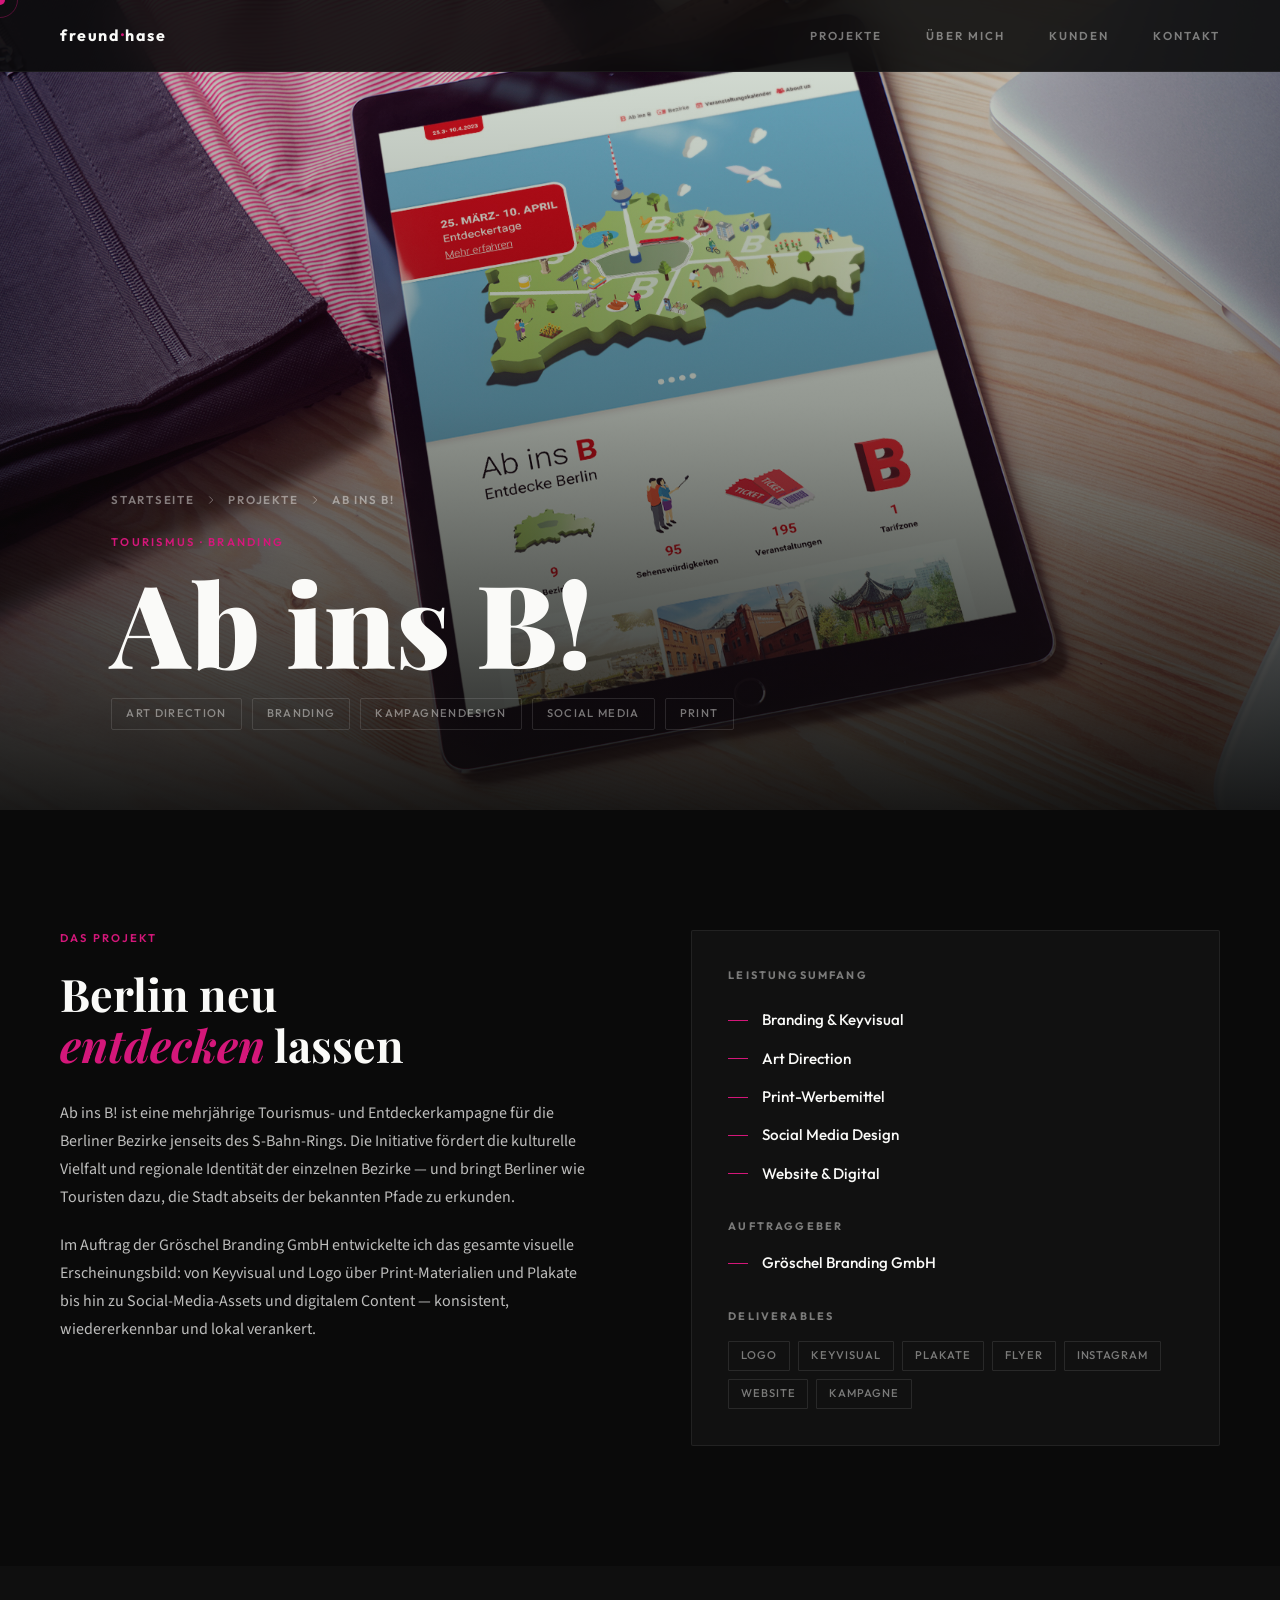
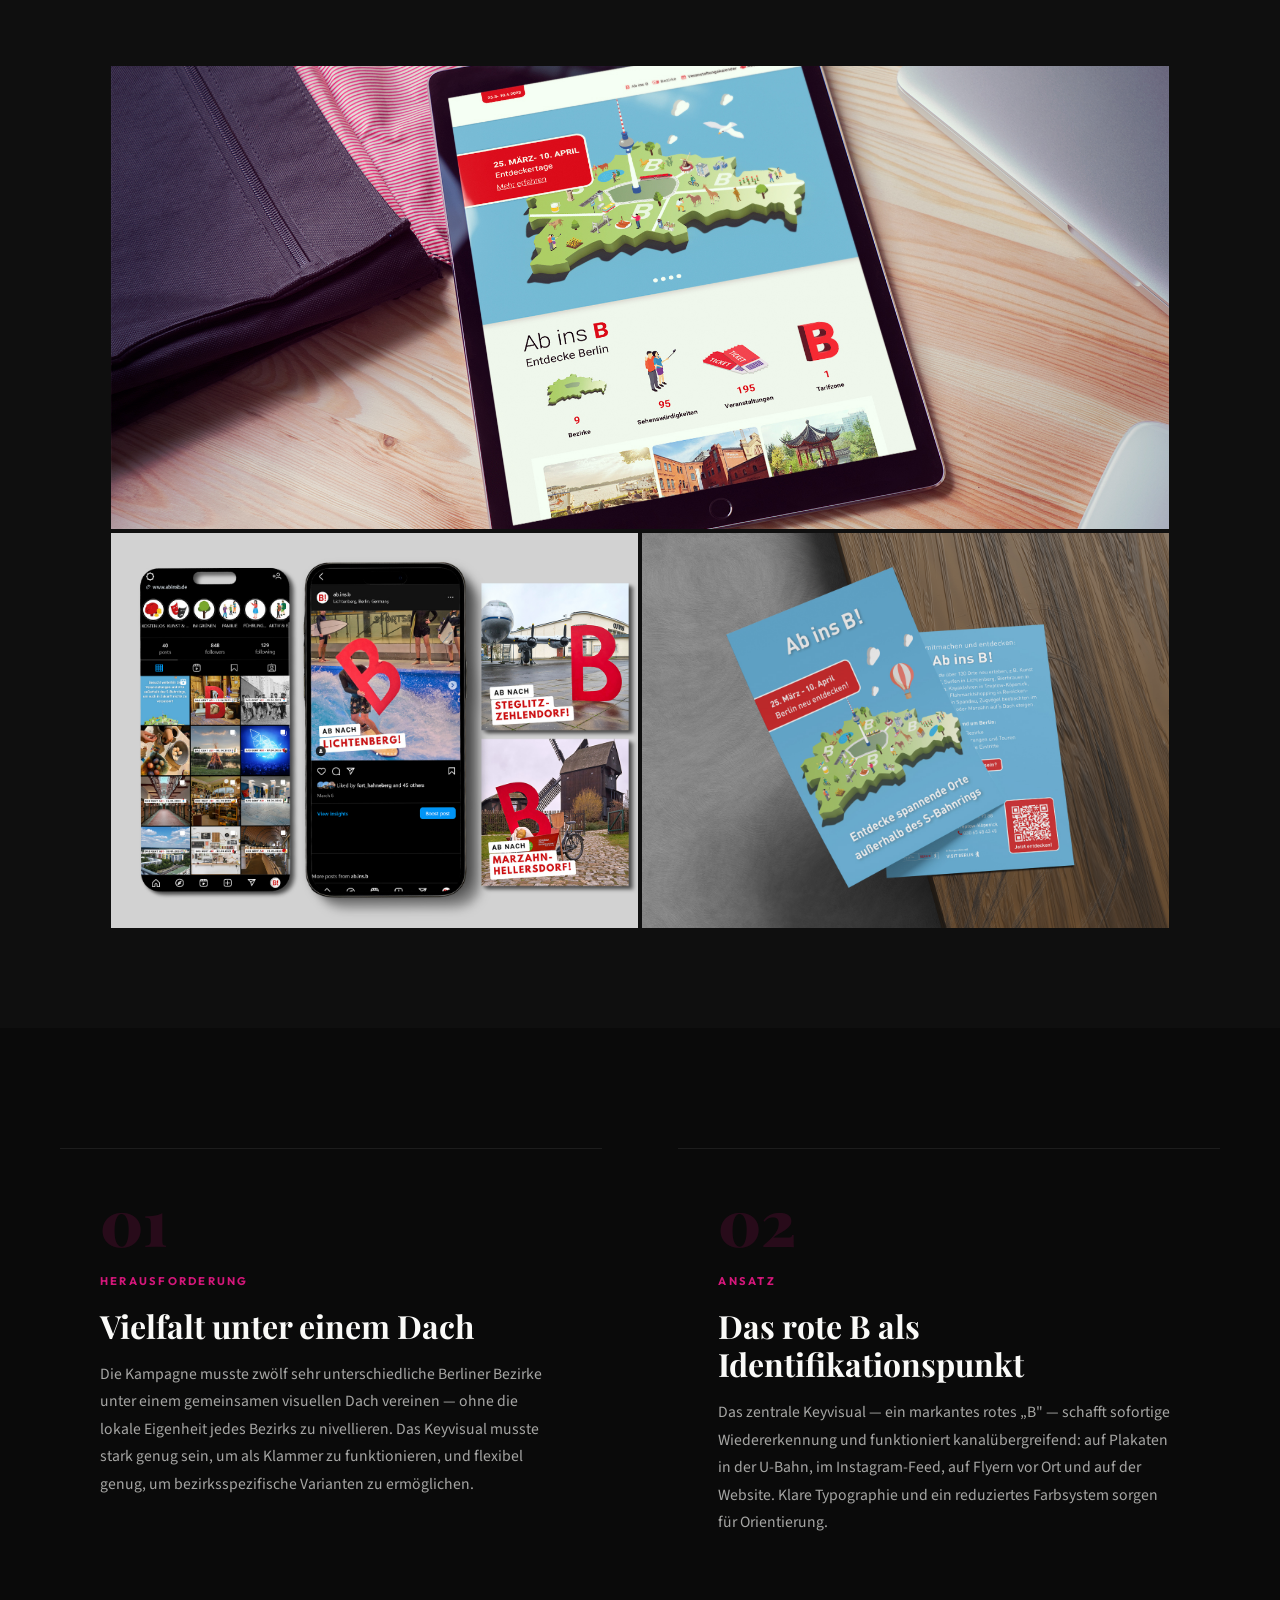
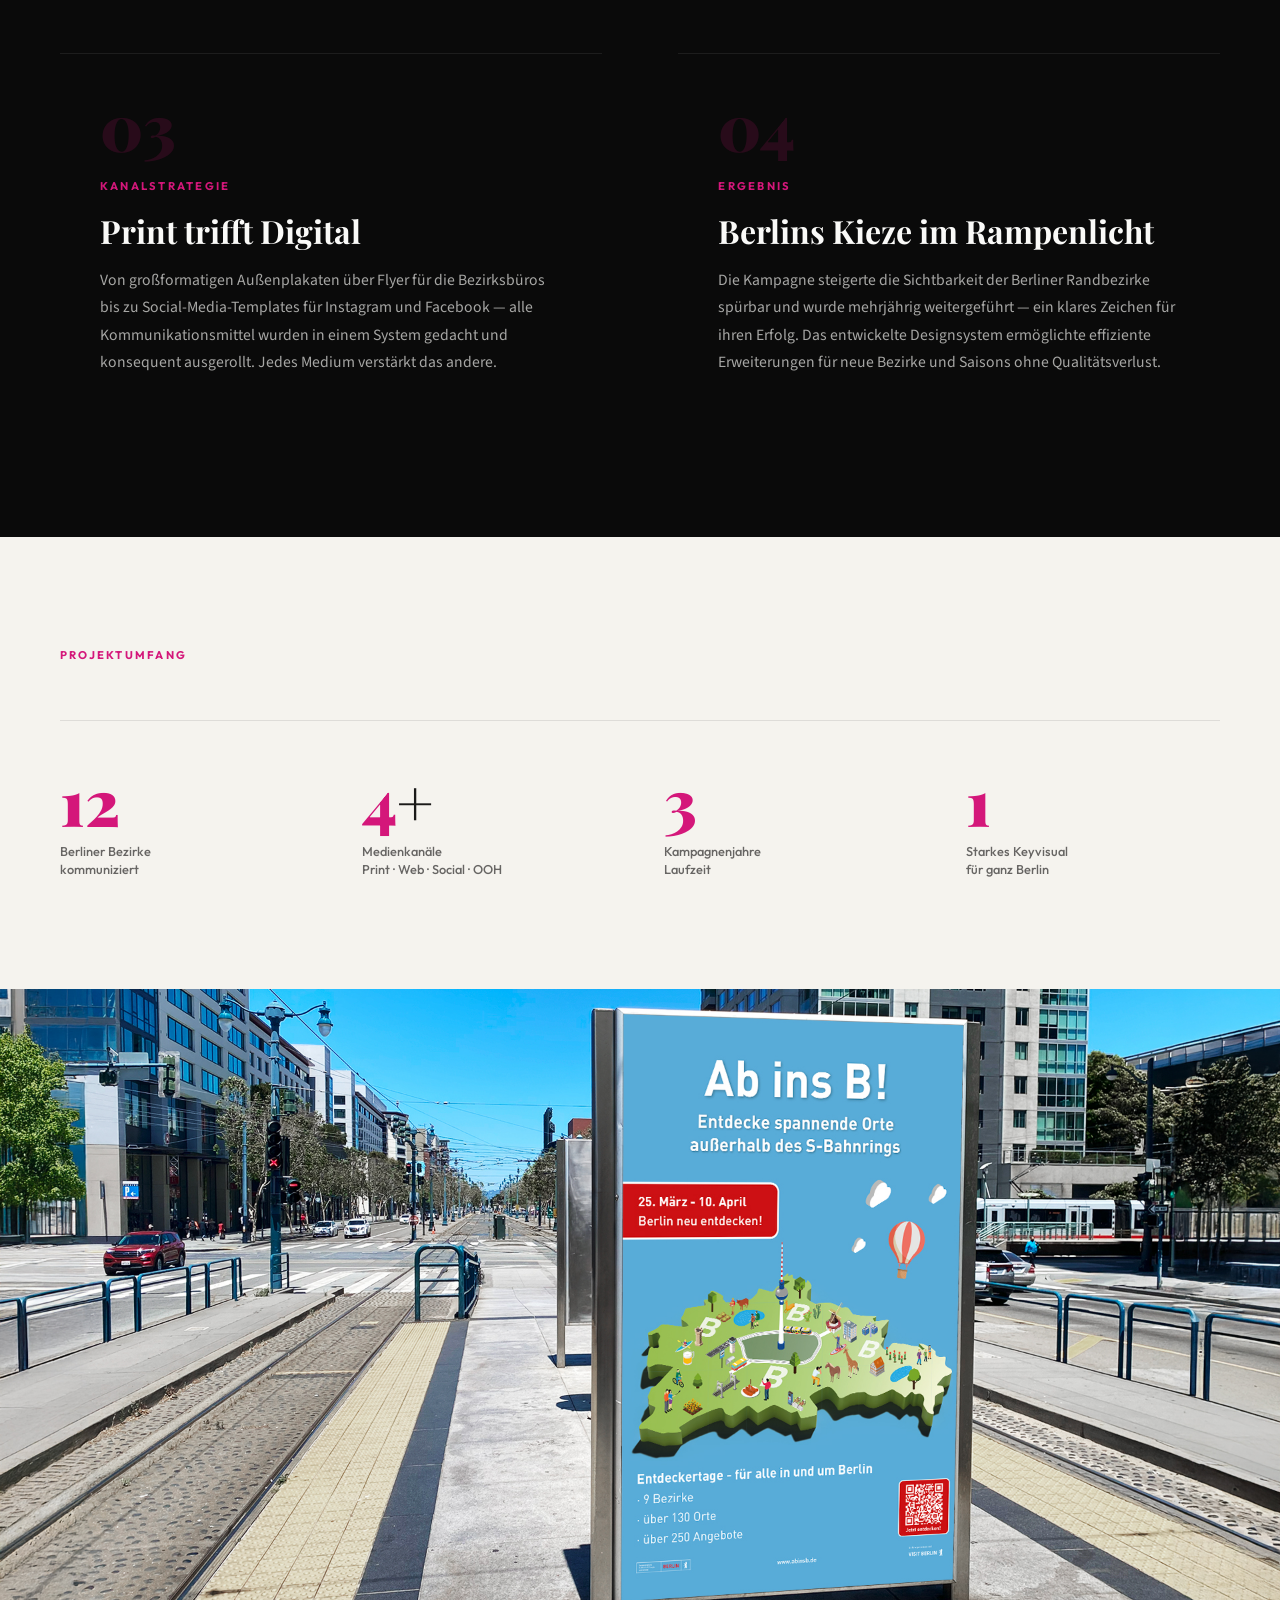
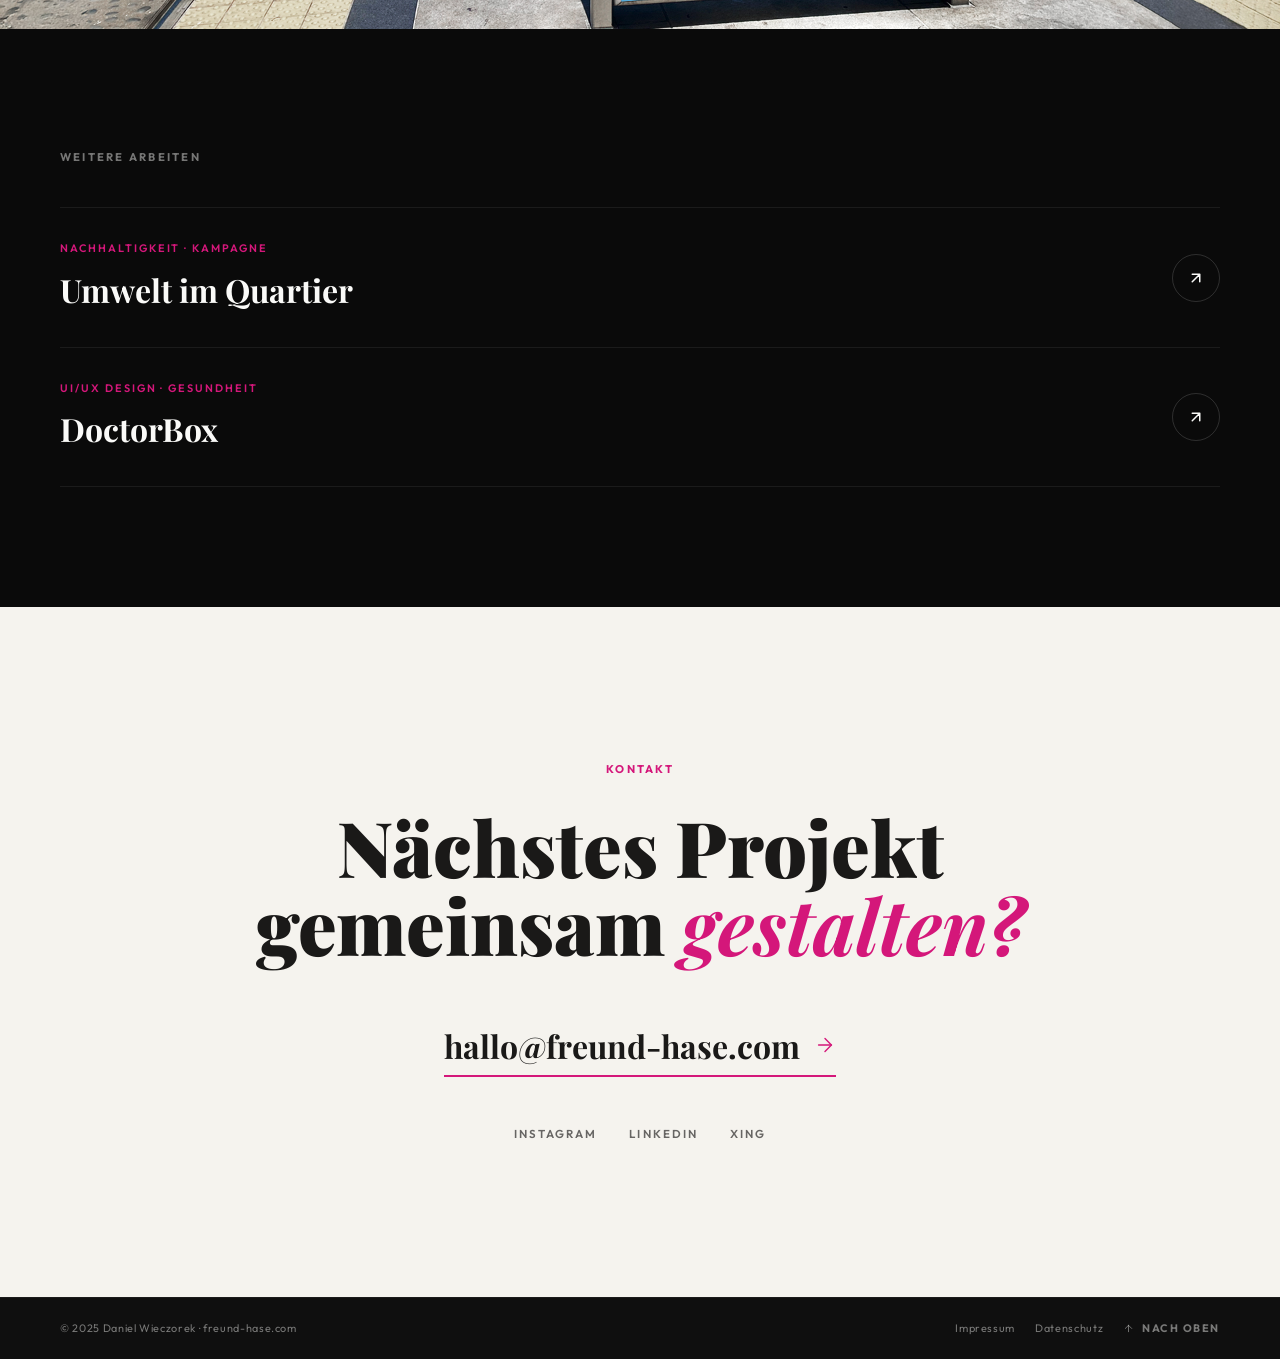
==== commit da90fa49: "Host Google Fonts locally — DSGVO-konform - Download Playfair Display, Outfit, Source Sans 3 als WOF" ====
--- a/abinsb.html
+++ b/abinsb.html
@@ -6,9 +6,7 @@
     <meta name="viewport" content="width=device-width, initial-scale=1.0">
     <title>Ab ins B! — Daniel Wieczorek · freund-hase.com</title>
     <meta name="description" content="Branding, Art Direction und Kampagnendesign für Ab ins B! — die Tourismus- und Entdeckerkampagne für Berliner Bezirke.">
-    <link rel="preconnect" href="https://fonts.googleapis.com">
-    <link rel="preconnect" href="https://fonts.gstatic.com" crossorigin>
-    <link href="https://fonts.googleapis.com/css2?family=Playfair+Display:ital,wght@0,700;0,900;1,700&family=Outfit:wght@400;500;600;700&family=Source+Sans+3:wght@400;500&display=swap" rel="stylesheet">
+    <link rel="stylesheet" href="fonts/fonts.css">
     <link rel="stylesheet" href="styles.css">
     <style>
         /* ============================
--- a/fonts/fonts.css
+++ b/fonts/fonts.css
@@ -0,0 +1,74 @@
+/* Playfair Display */
+@font-face {
+  font-family: 'Playfair Display';
+  font-style: normal;
+  font-weight: 700;
+  font-display: swap;
+  src: url('playfair-display-700.woff2') format('woff2');
+}
+
+@font-face {
+  font-family: 'Playfair Display';
+  font-style: normal;
+  font-weight: 900;
+  font-display: swap;
+  src: url('playfair-display-900.woff2') format('woff2');
+}
+
+@font-face {
+  font-family: 'Playfair Display';
+  font-style: italic;
+  font-weight: 700;
+  font-display: swap;
+  src: url('playfair-display-italic-700.woff2') format('woff2');
+}
+
+/* Outfit */
+@font-face {
+  font-family: 'Outfit';
+  font-style: normal;
+  font-weight: 400;
+  font-display: swap;
+  src: url('outfit-400.woff2') format('woff2');
+}
+
+@font-face {
+  font-family: 'Outfit';
+  font-style: normal;
+  font-weight: 500;
+  font-display: swap;
+  src: url('outfit-500.woff2') format('woff2');
+}
+
+@font-face {
+  font-family: 'Outfit';
+  font-style: normal;
+  font-weight: 600;
+  font-display: swap;
+  src: url('outfit-600.woff2') format('woff2');
+}
+
+@font-face {
+  font-family: 'Outfit';
+  font-style: normal;
+  font-weight: 700;
+  font-display: swap;
+  src: url('outfit-700.woff2') format('woff2');
+}
+
+/* Source Sans 3 */
+@font-face {
+  font-family: 'Source Sans 3';
+  font-style: normal;
+  font-weight: 400;
+  font-display: swap;
+  src: url('source-sans-3-400.woff2') format('woff2');
+}
+
+@font-face {
+  font-family: 'Source Sans 3';
+  font-style: normal;
+  font-weight: 500;
+  font-display: swap;
+  src: url('source-sans-3-500.woff2') format('woff2');
+}
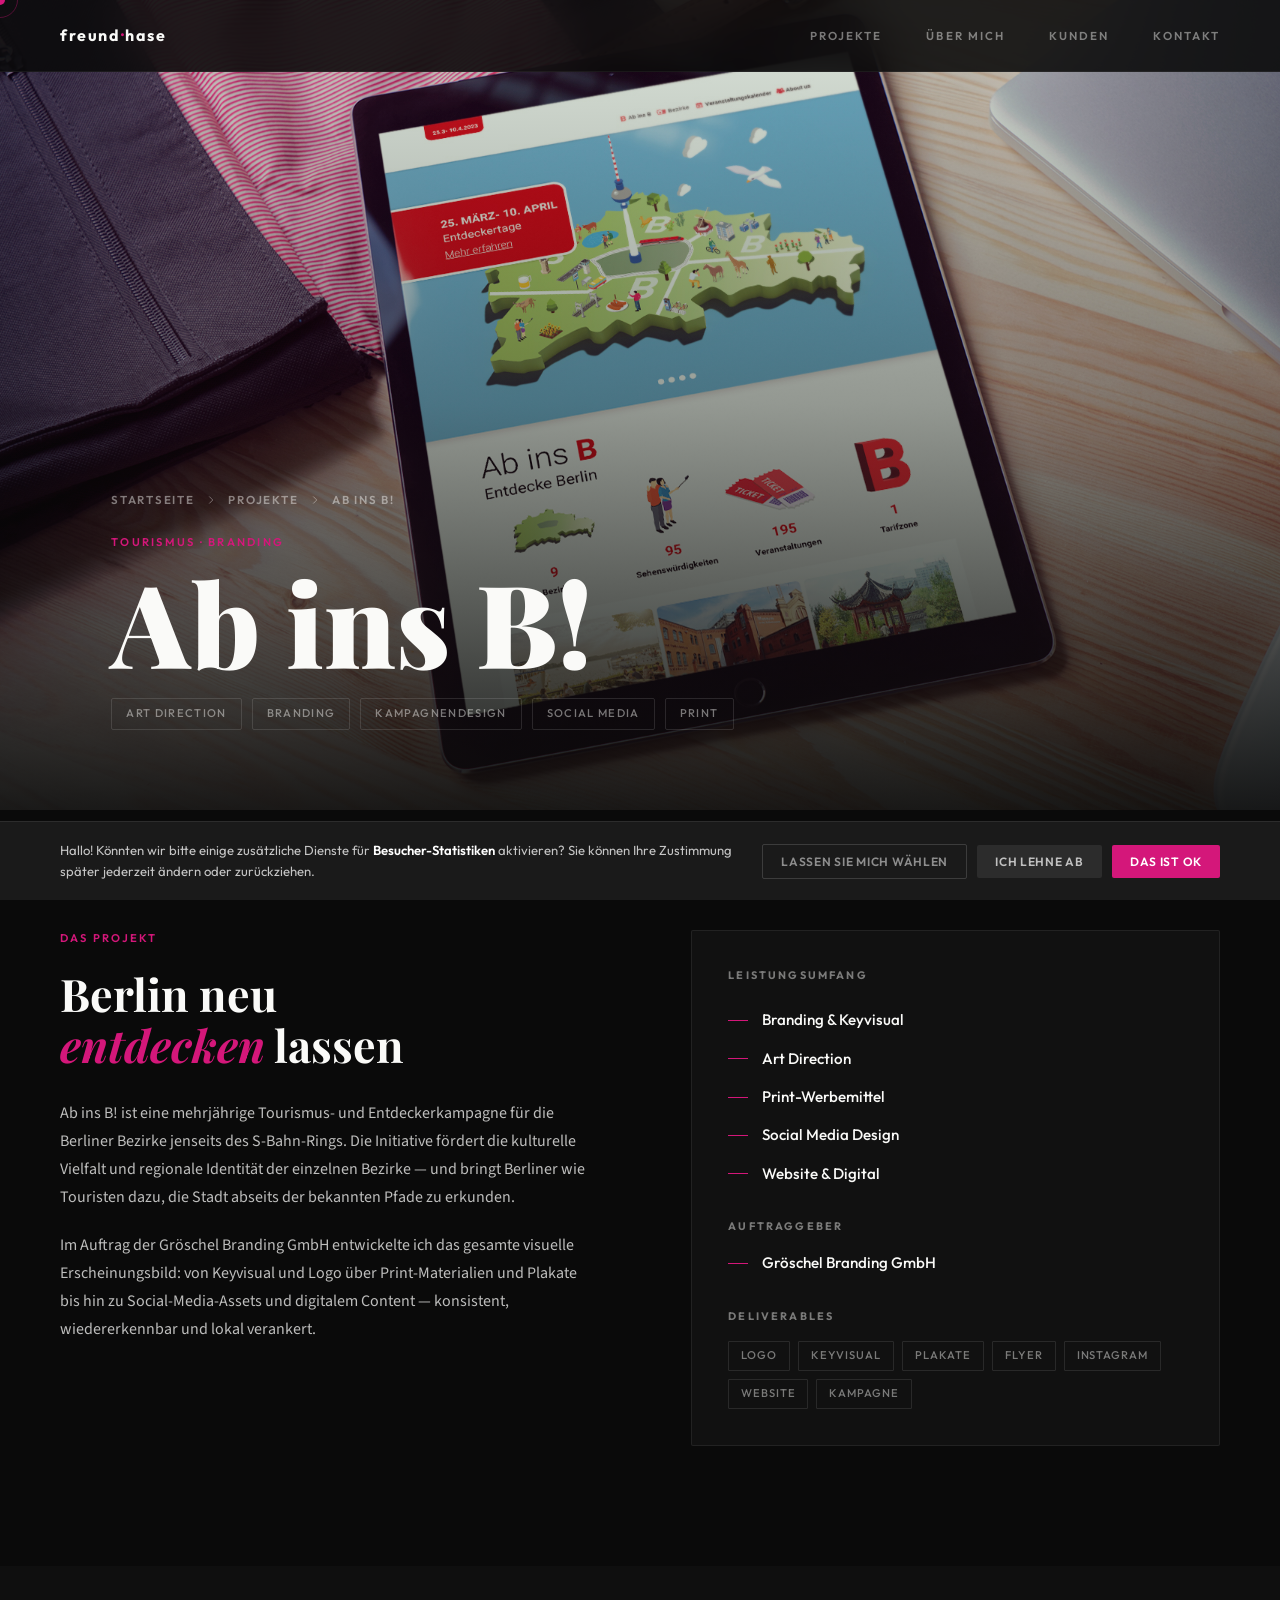
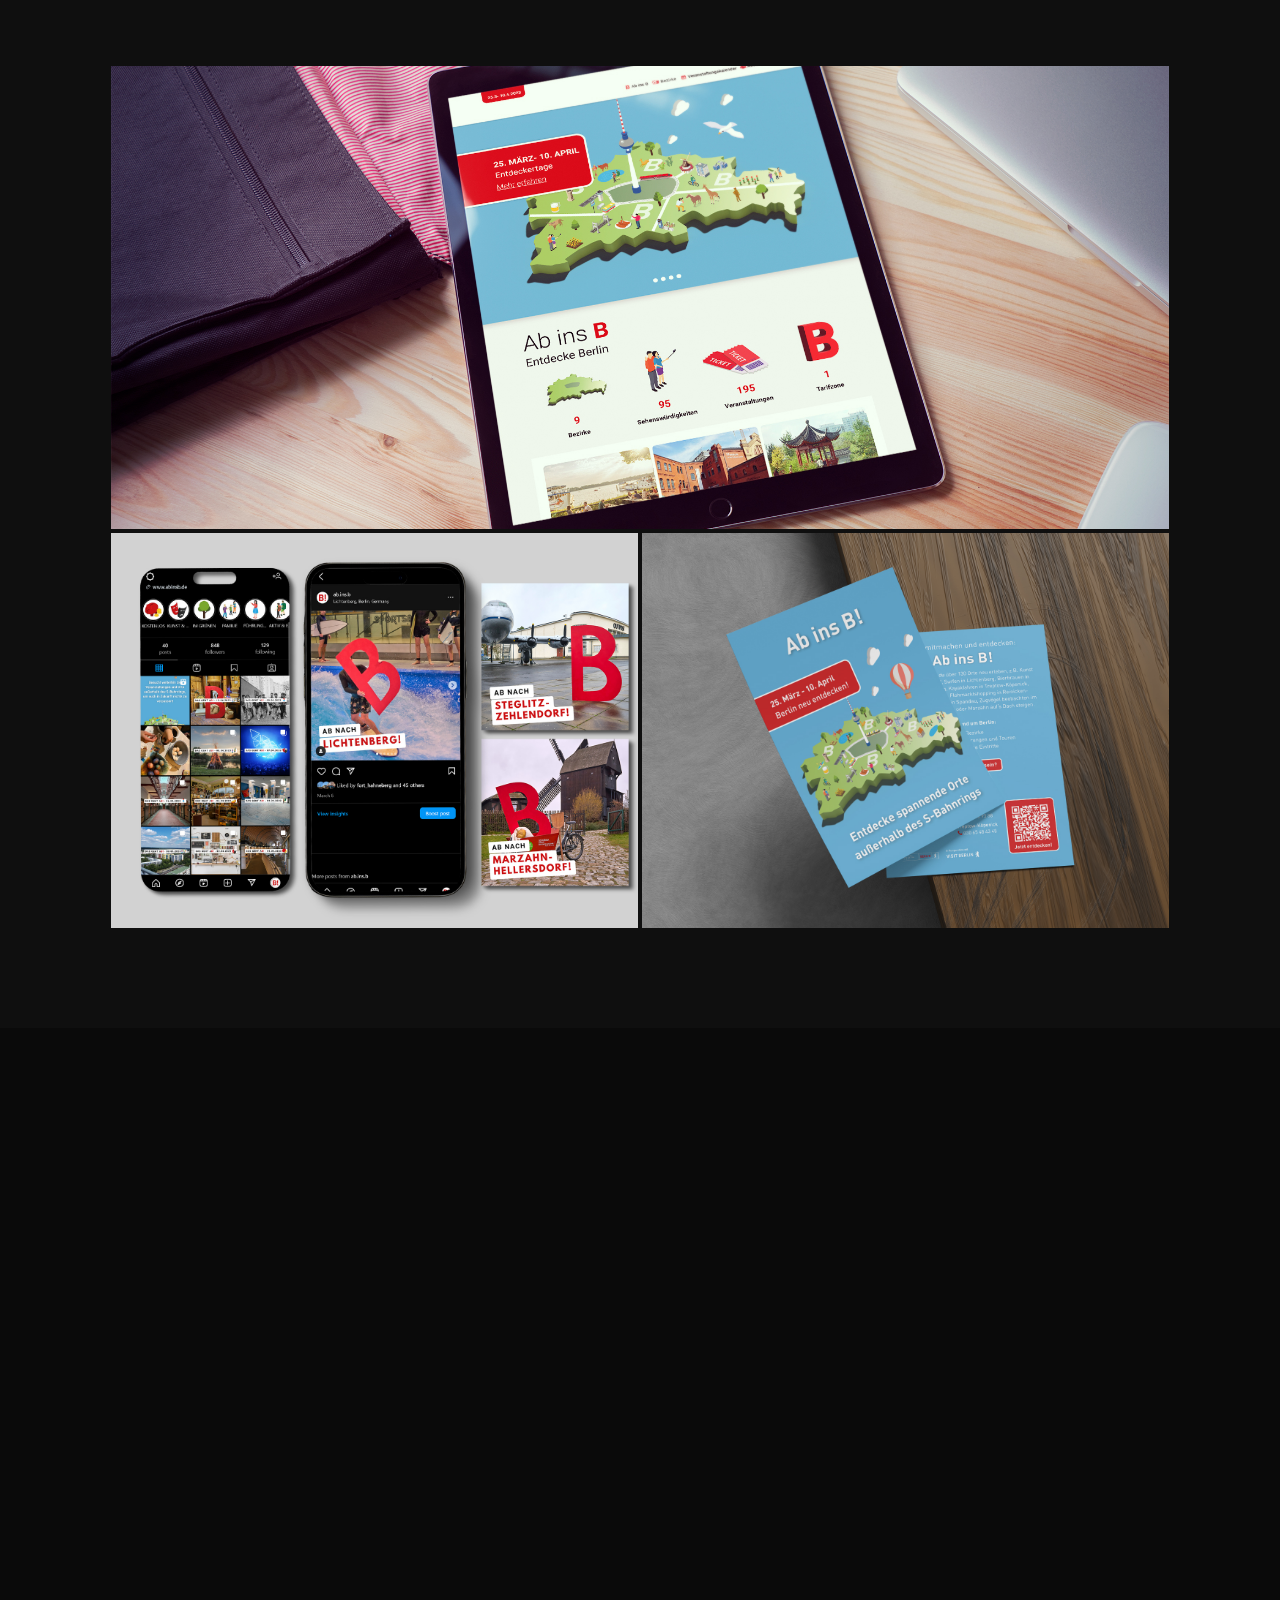
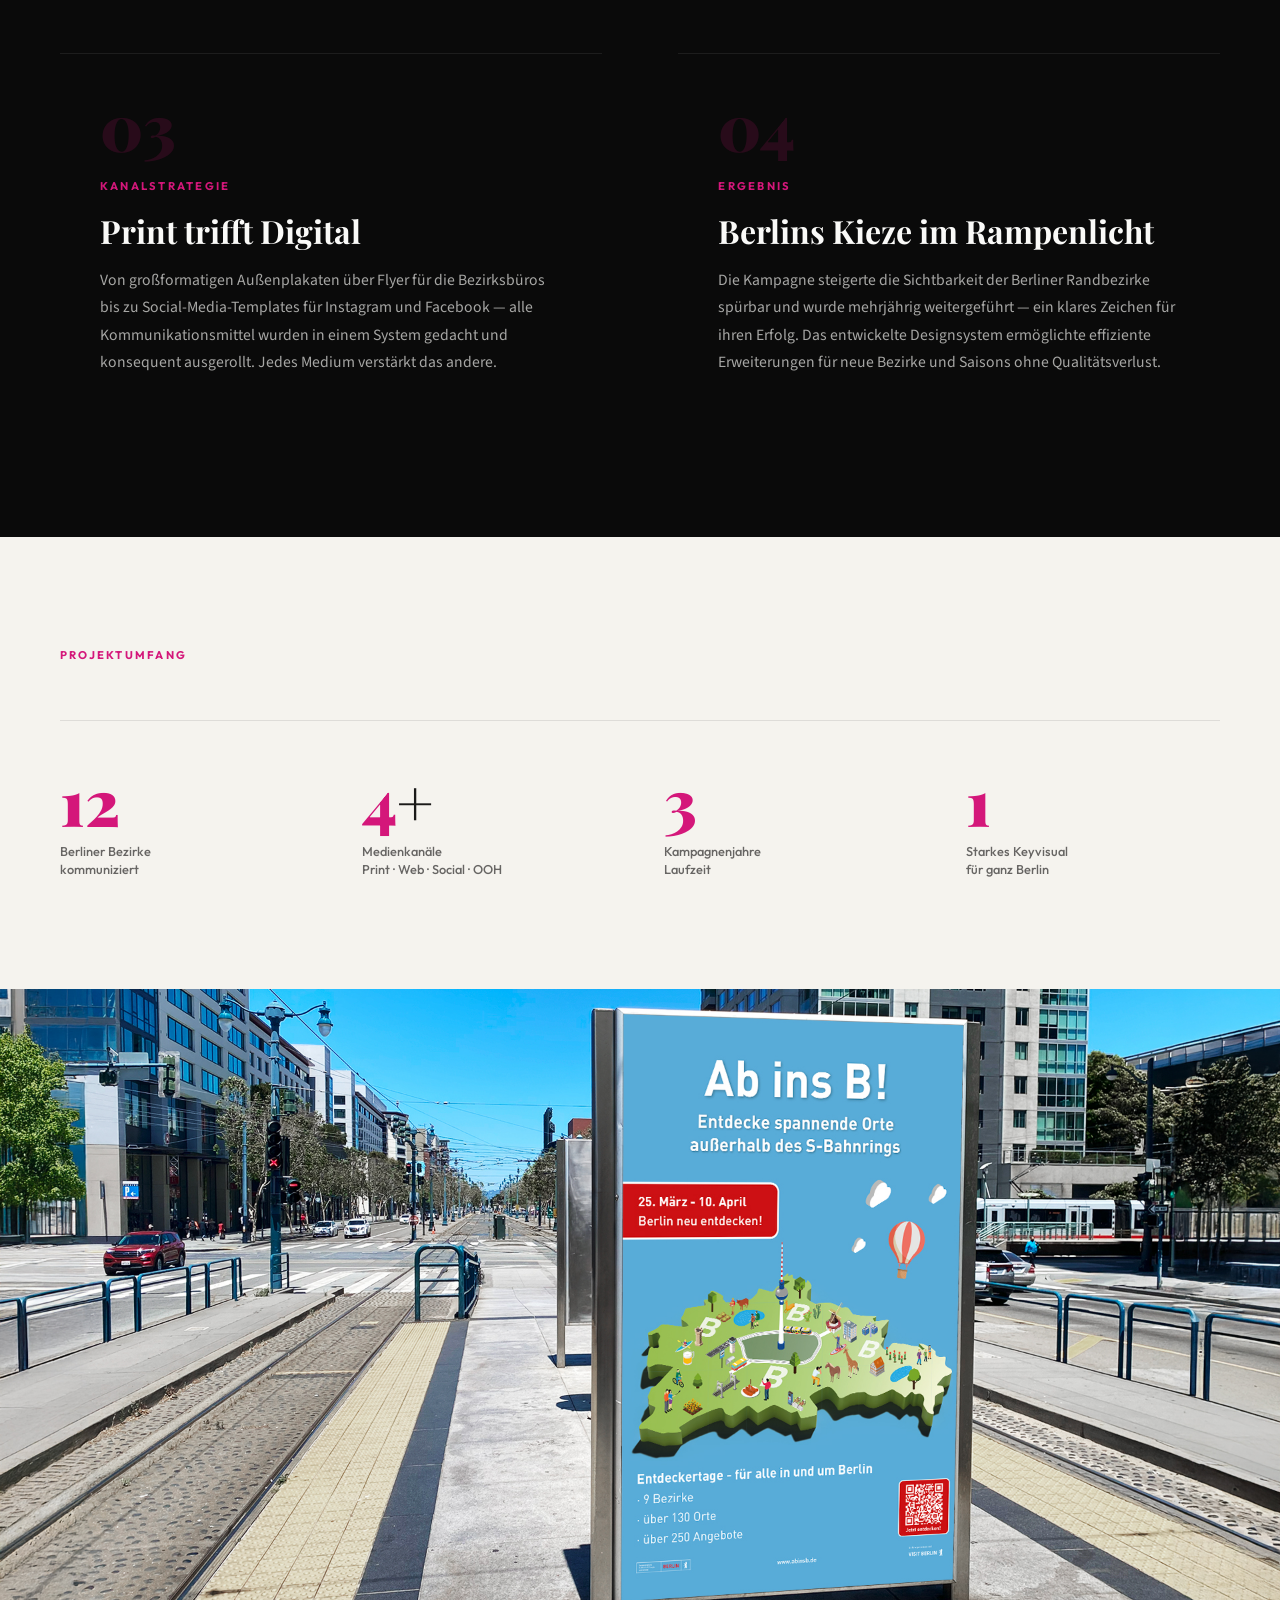
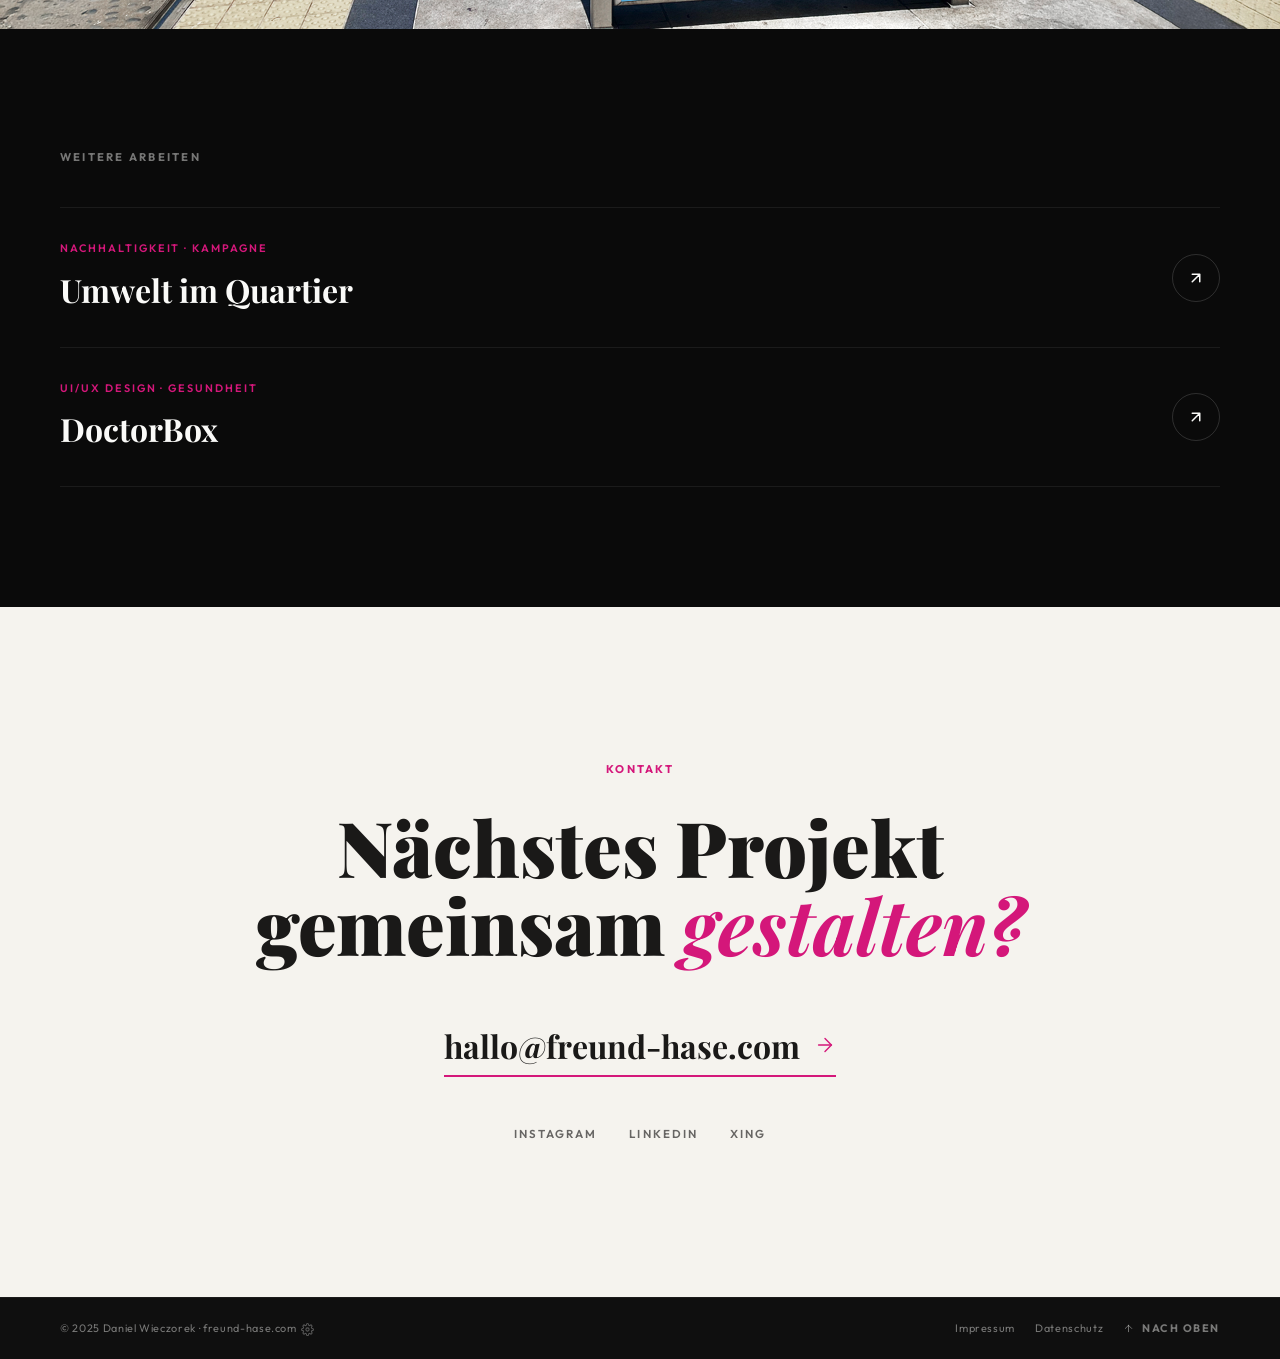
==== commit 57dc36e7: "Add DSGVO-compliant cookie consent banner - cookie-consent.js: vollständiges Consent-Management ohne" ====
--- a/abinsb.html
+++ b/abinsb.html
@@ -697,5 +697,6 @@
         }
     })();
 </script>
+<script src="cookie-consent.js"></script>
 </body>
 </html>
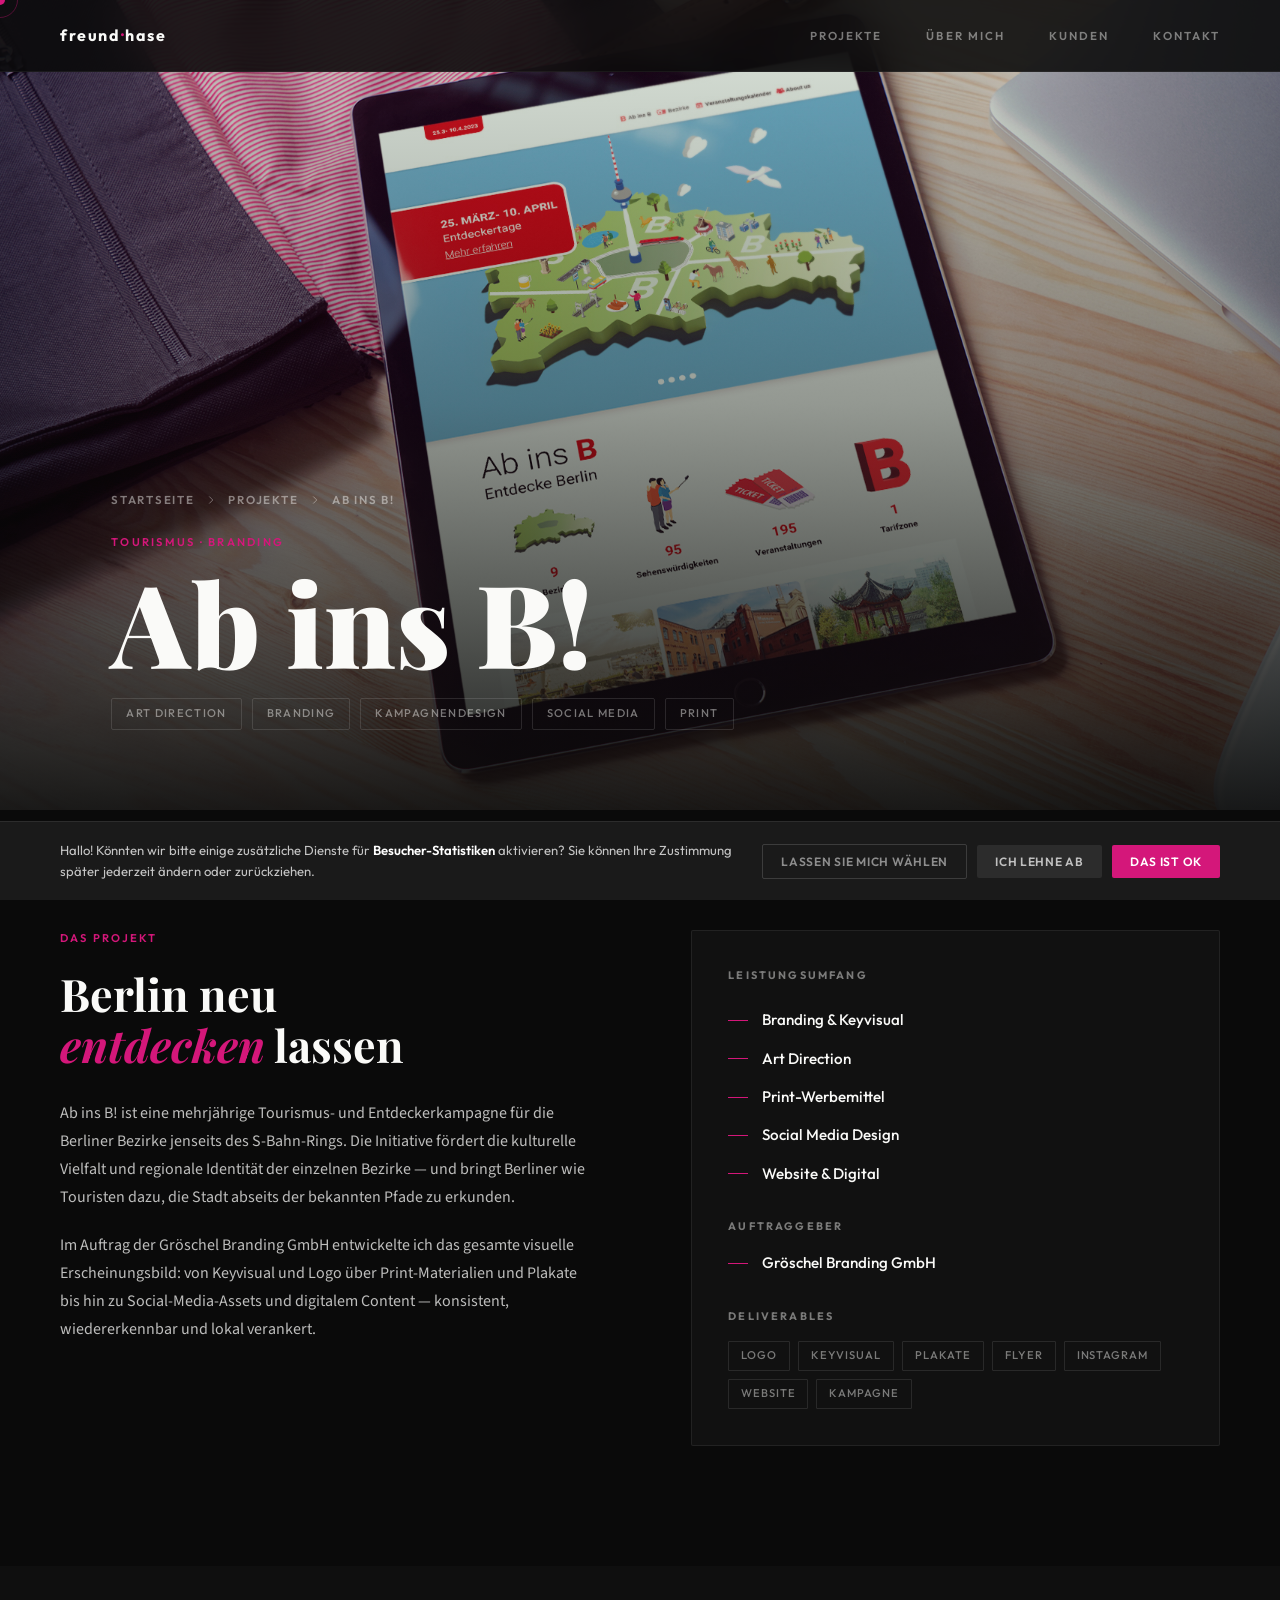
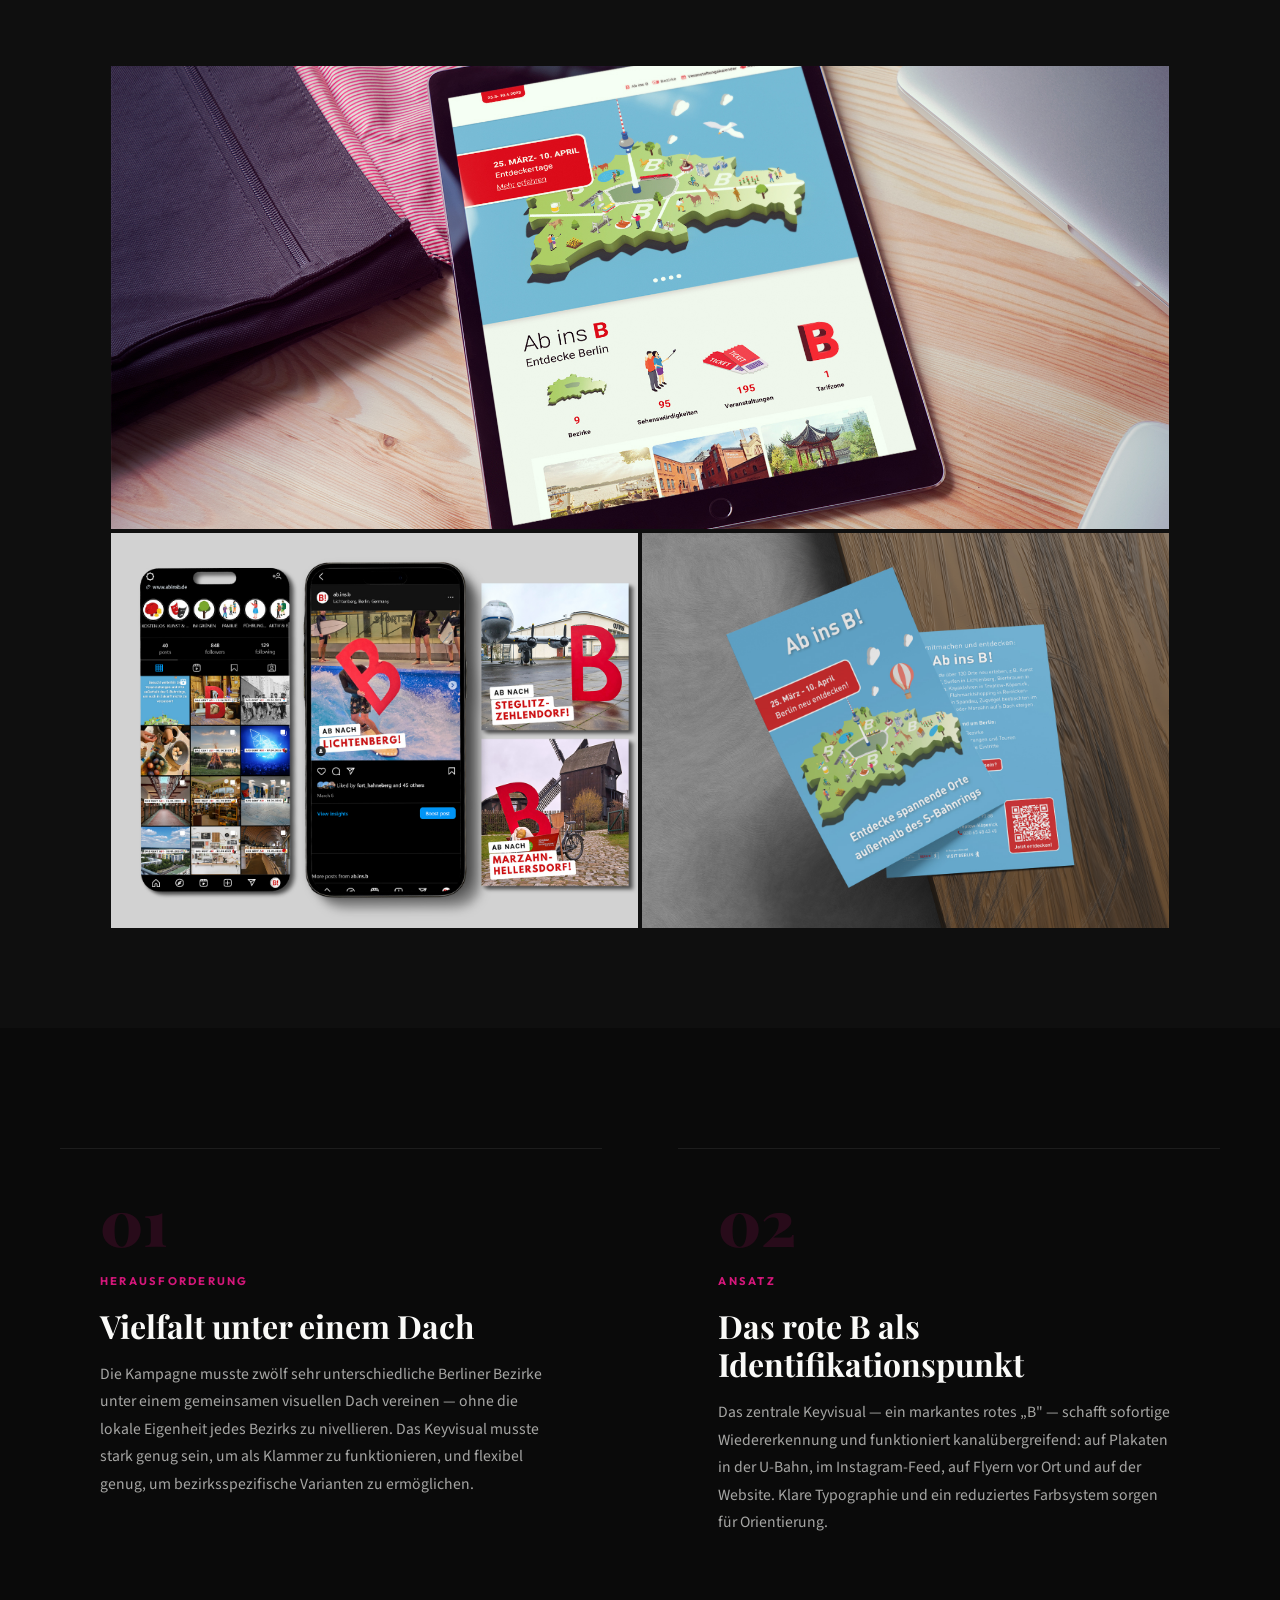
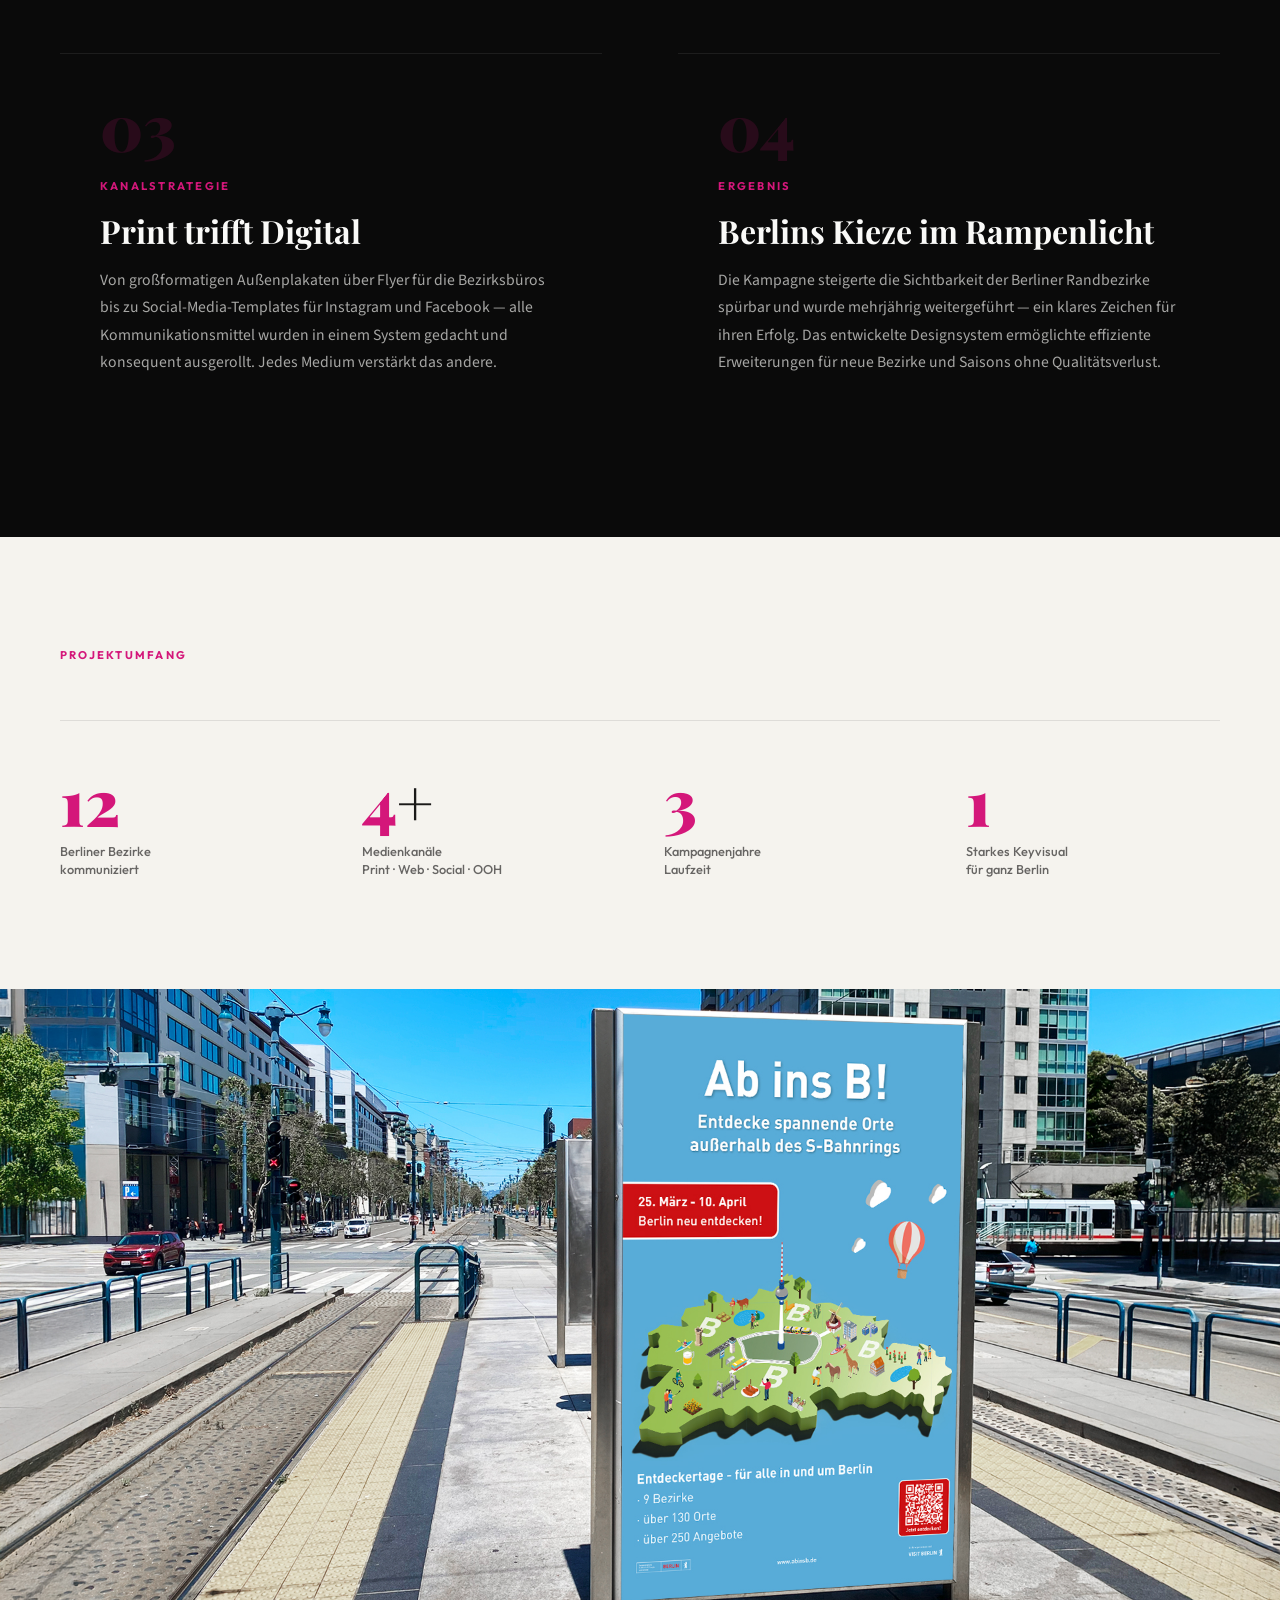
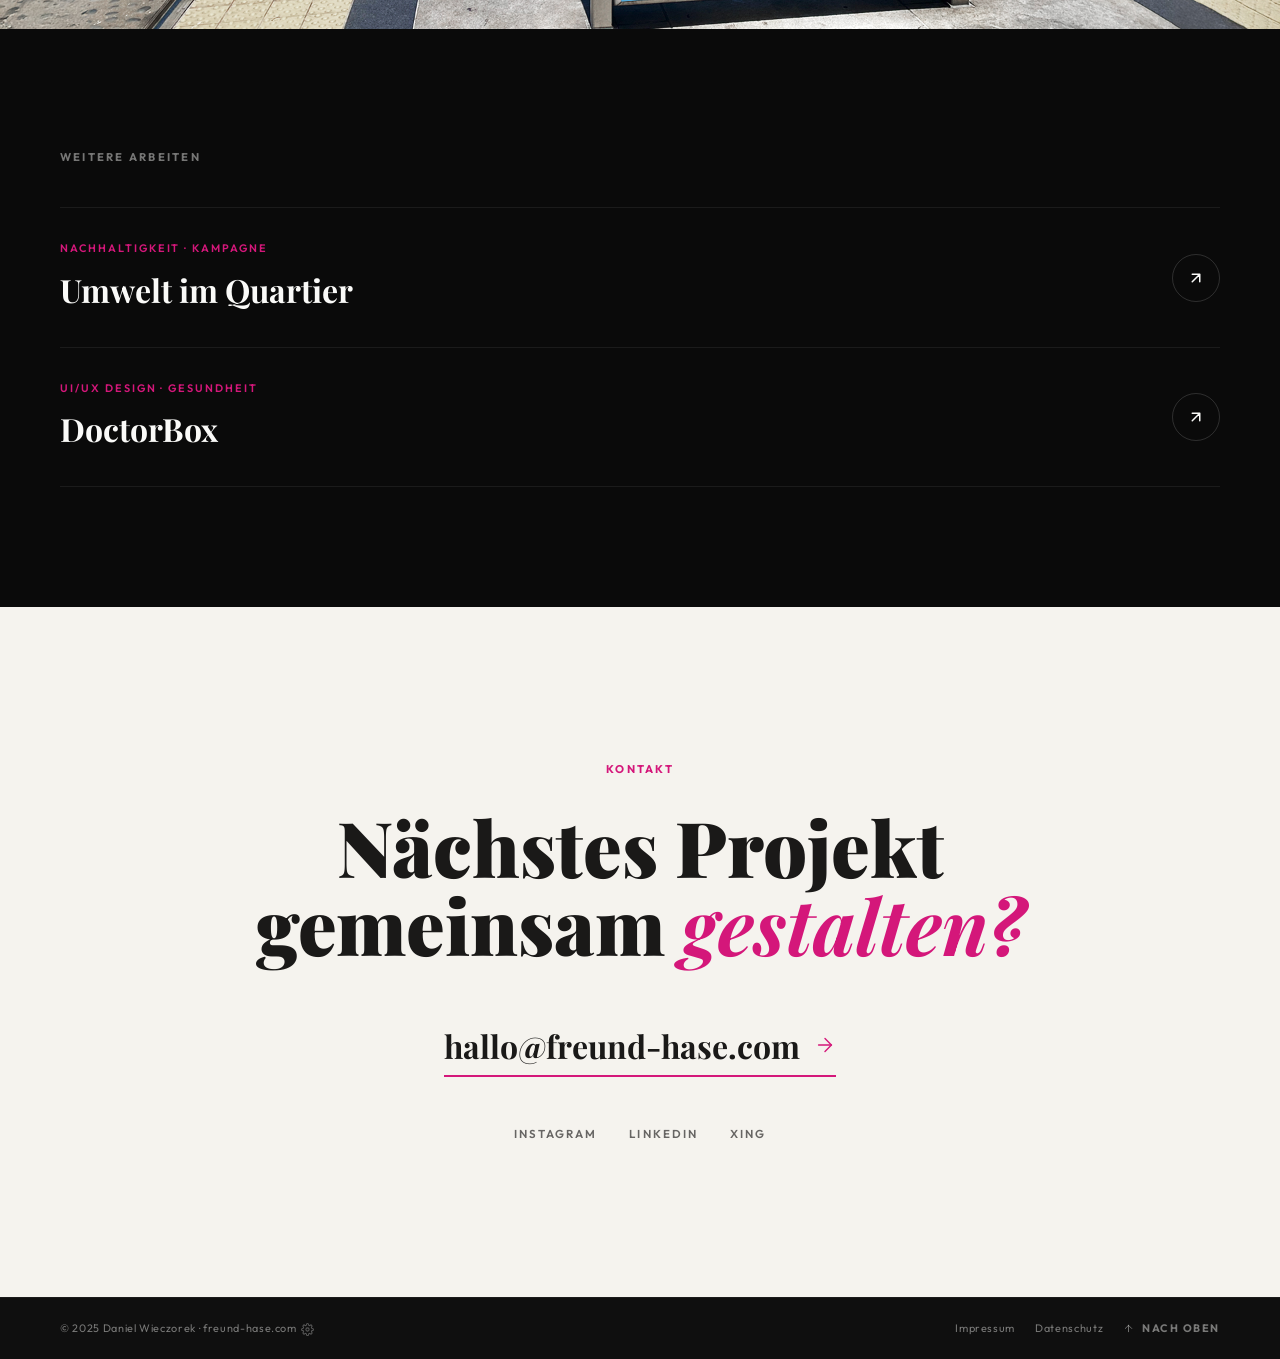
==== commit a9834ef1: "Fix CMS live-sync: cms-cache.js auto-populates localStorage on all pages cms.php: - writeCmsCache() " ====
--- a/abinsb.html
+++ b/abinsb.html
@@ -335,6 +335,7 @@
         }
         .ct-social a:hover { color: var(--accent); }
     </style>
+    <script src="cms-cache.js" onerror="void 0"></script>
 </head>
 <body>
 
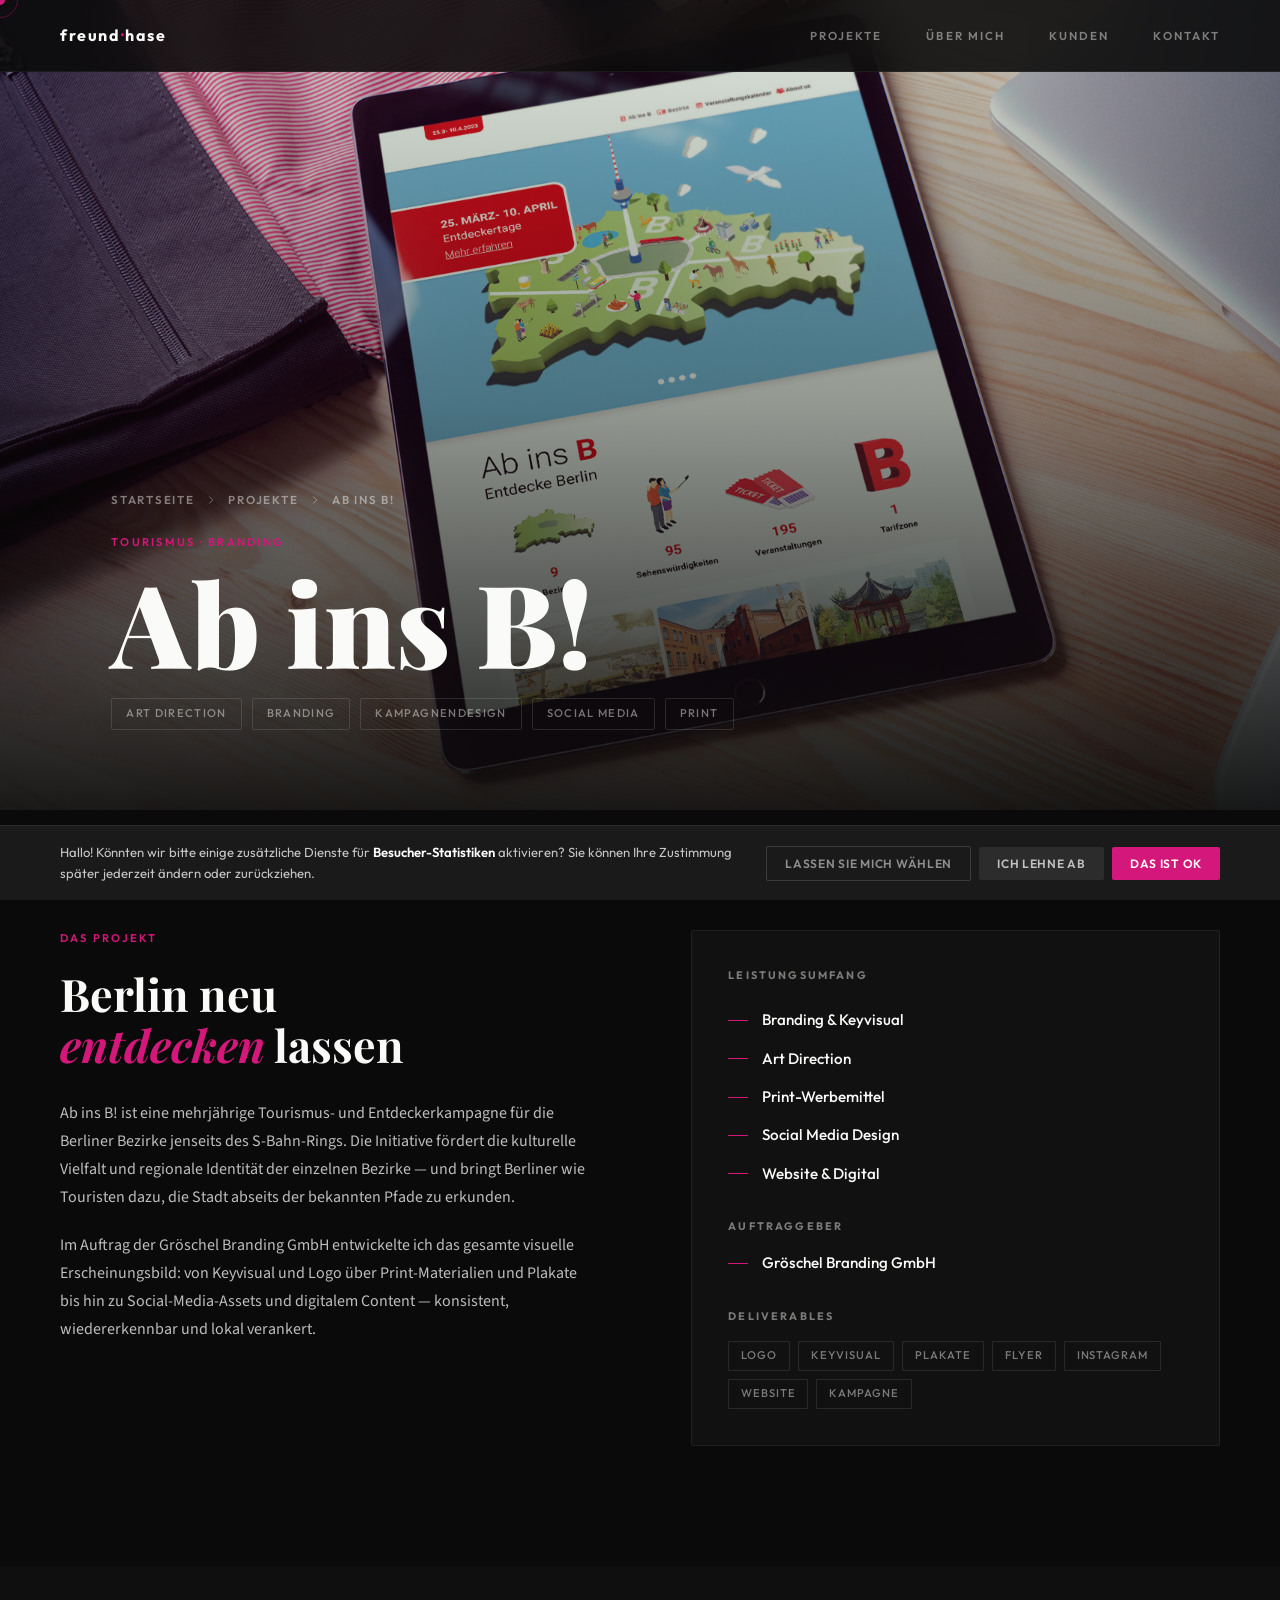
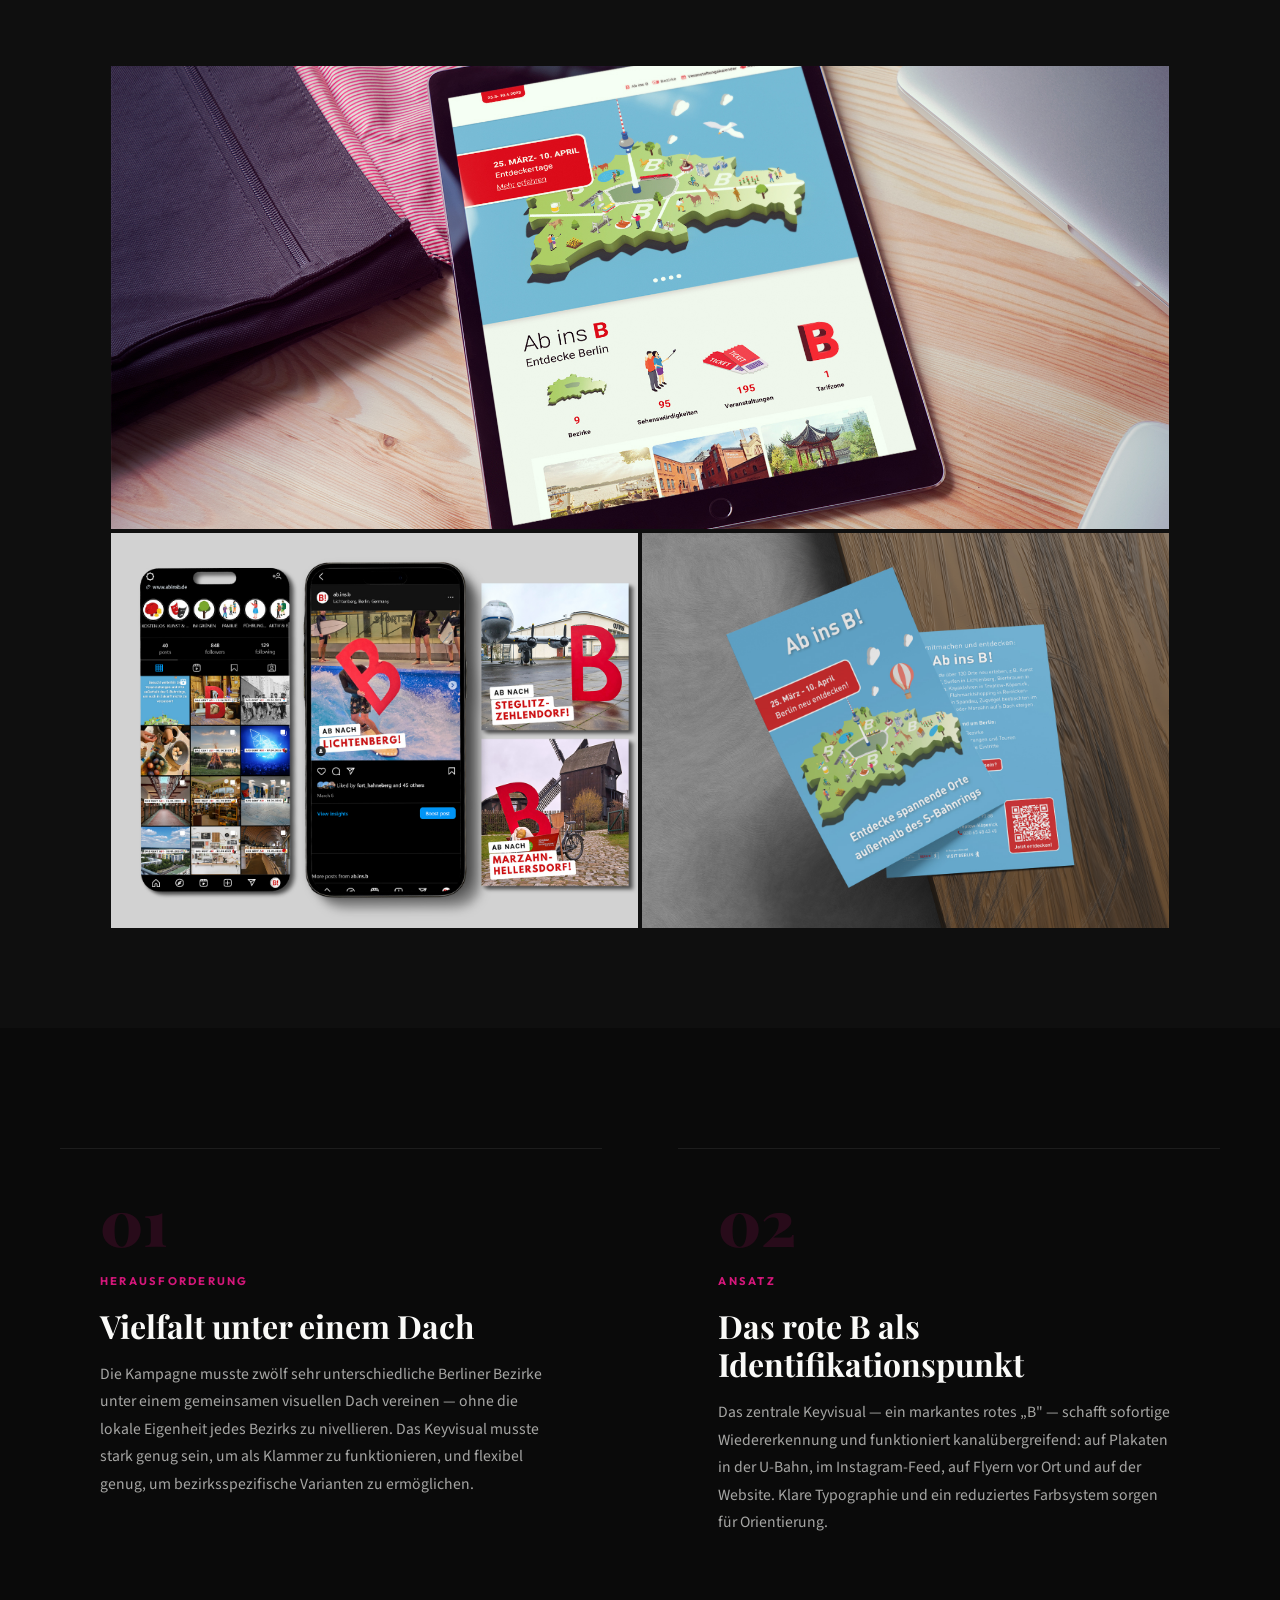
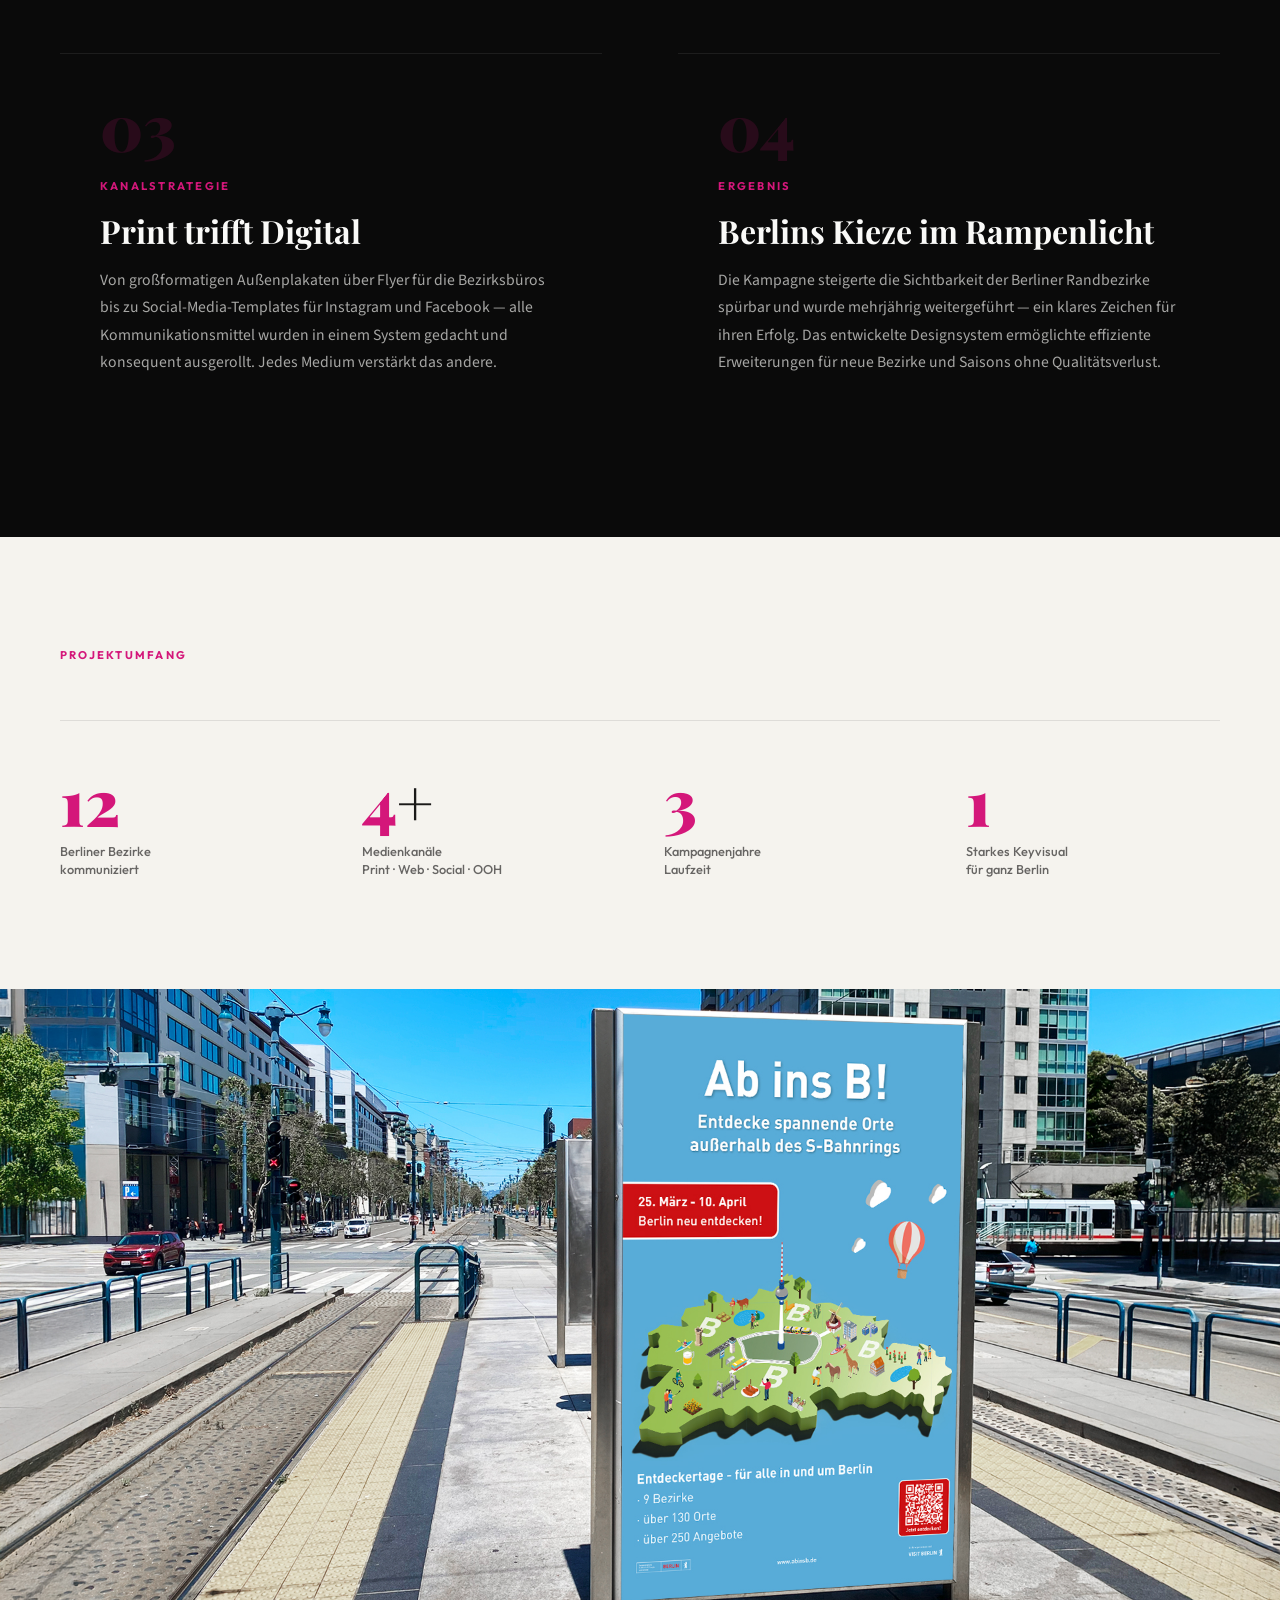
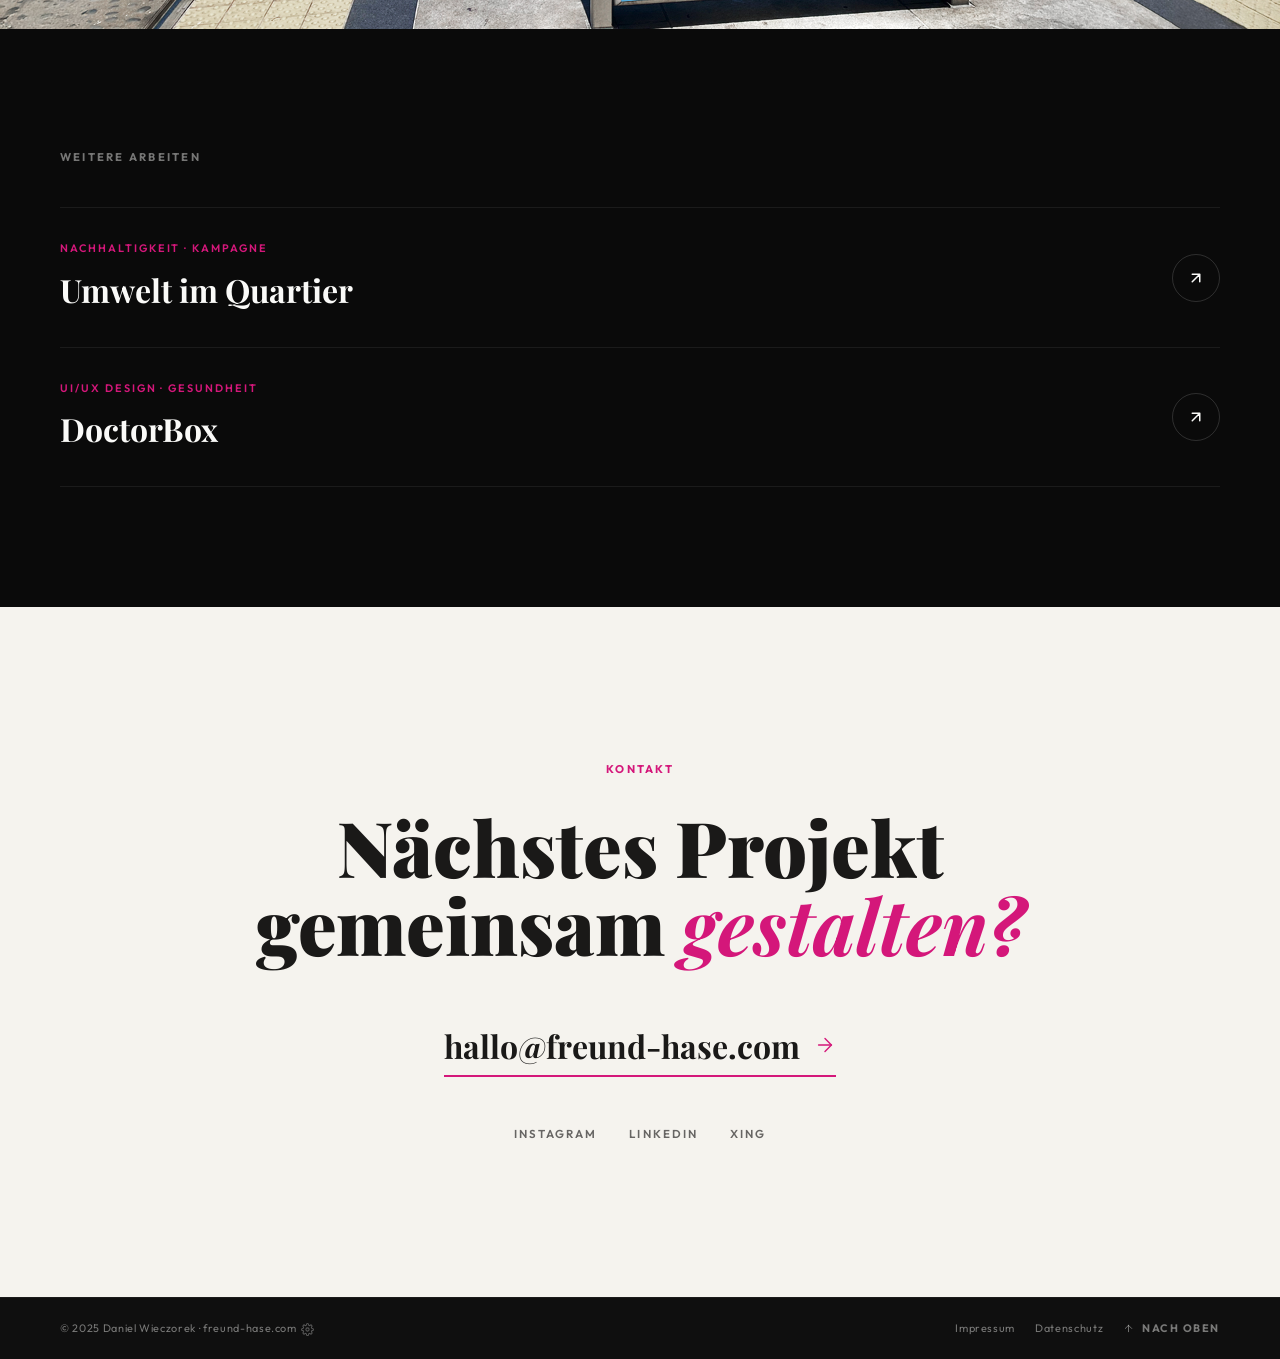
==== commit 2d03b0b2: "SEO-Optimierung, Gyro-Fix iOS/Android, Hero-Glow rAF, Mediathek CMS - robots.txt + sitemap.xml hinzu" ====
--- a/abinsb.html
+++ b/abinsb.html
@@ -6,6 +6,23 @@
     <meta name="viewport" content="width=device-width, initial-scale=1.0">
     <title>Ab ins B! — Daniel Wieczorek · freund-hase.com</title>
     <meta name="description" content="Branding, Art Direction und Kampagnendesign für Ab ins B! — die Tourismus- und Entdeckerkampagne für Berliner Bezirke.">
+
+    <link rel="canonical" href="https://freund-hase.com/abinsb.html">
+    <meta property="og:type"         content="article">
+    <meta property="og:url"          content="https://freund-hase.com/abinsb.html">
+    <meta property="og:title"        content="Ab ins B! — Daniel Wieczorek · freund-hase.com">
+    <meta property="og:description"  content="Branding, Art Direction und Kampagnendesign für Ab ins B! — die Tourismus- und Entdeckerkampagne für Berliner Bezirke.">
+    <meta property="og:image"        content="https://freund-hase.com/images/og-preview.jpg">
+    <meta property="og:image:width"  content="1200">
+    <meta property="og:image:height" content="630">
+    <meta name="twitter:card"        content="summary_large_image">
+    <meta name="twitter:title"       content="Ab ins B! — Daniel Wieczorek · freund-hase.com">
+    <meta name="twitter:description" content="Branding, Art Direction und Kampagnendesign für Ab ins B! — die Tourismus- und Entdeckerkampagne für Berliner Bezirke.">
+    <meta name="twitter:image"       content="https://freund-hase.com/images/og-preview.jpg">
+    <script type="application/ld+json">
+    [{"@context":"https://schema.org","@type":"BreadcrumbList","itemListElement":[{"@type":"ListItem","position":1,"name":"Home","item":"https://freund-hase.com"},{"@type":"ListItem","position":2,"name":"Ab ins B!","item":"https://freund-hase.com/abinsb.html"}]},{"@context":"https://schema.org","@type":"CreativeWork","name":"Ab ins B!","url":"https://freund-hase.com/abinsb.html","description":"Branding, Art Direction und Kampagnendesign für Ab ins B! — die Tourismus- und Entdeckerkampagne für Berliner Bezirke.","creator":{"@type":"Person","name":"Daniel Wieczorek","url":"https://freund-hase.com"}}]
+    </script>
+
     <link rel="stylesheet" href="fonts/fonts.css">
     <link rel="stylesheet" href="styles.css">
     <style>
@@ -696,6 +713,13 @@
                 if (lblEl && s.label) lblEl.innerHTML = s.label.replace(/\n/g, '<br>');
             });
         }
+
+        /* Chips */
+        function setChips(el, csv, cls) { if (!el || !csv) return; const t = csv.split(',').map(s=>s.trim()).filter(Boolean); if (t.length) el.innerHTML = t.map(s=>`<span class="${cls}">${s}</span>`).join(''); }
+        if (cms.heroTags) setChips(document.querySelector('.proj-hero-tags'), cms.heroTags, 'proj-hero-tag');
+        const tagGroups = document.querySelectorAll('.deliverables-tags');
+        if (cms.deliverables) setChips(tagGroups[0], cms.deliverables, 'deliverable-tag');
+        if (cms.tools) setChips(tagGroups[1], cms.tools, 'deliverable-tag');
     })();
 </script>
 <script src="cookie-consent.js"></script>
